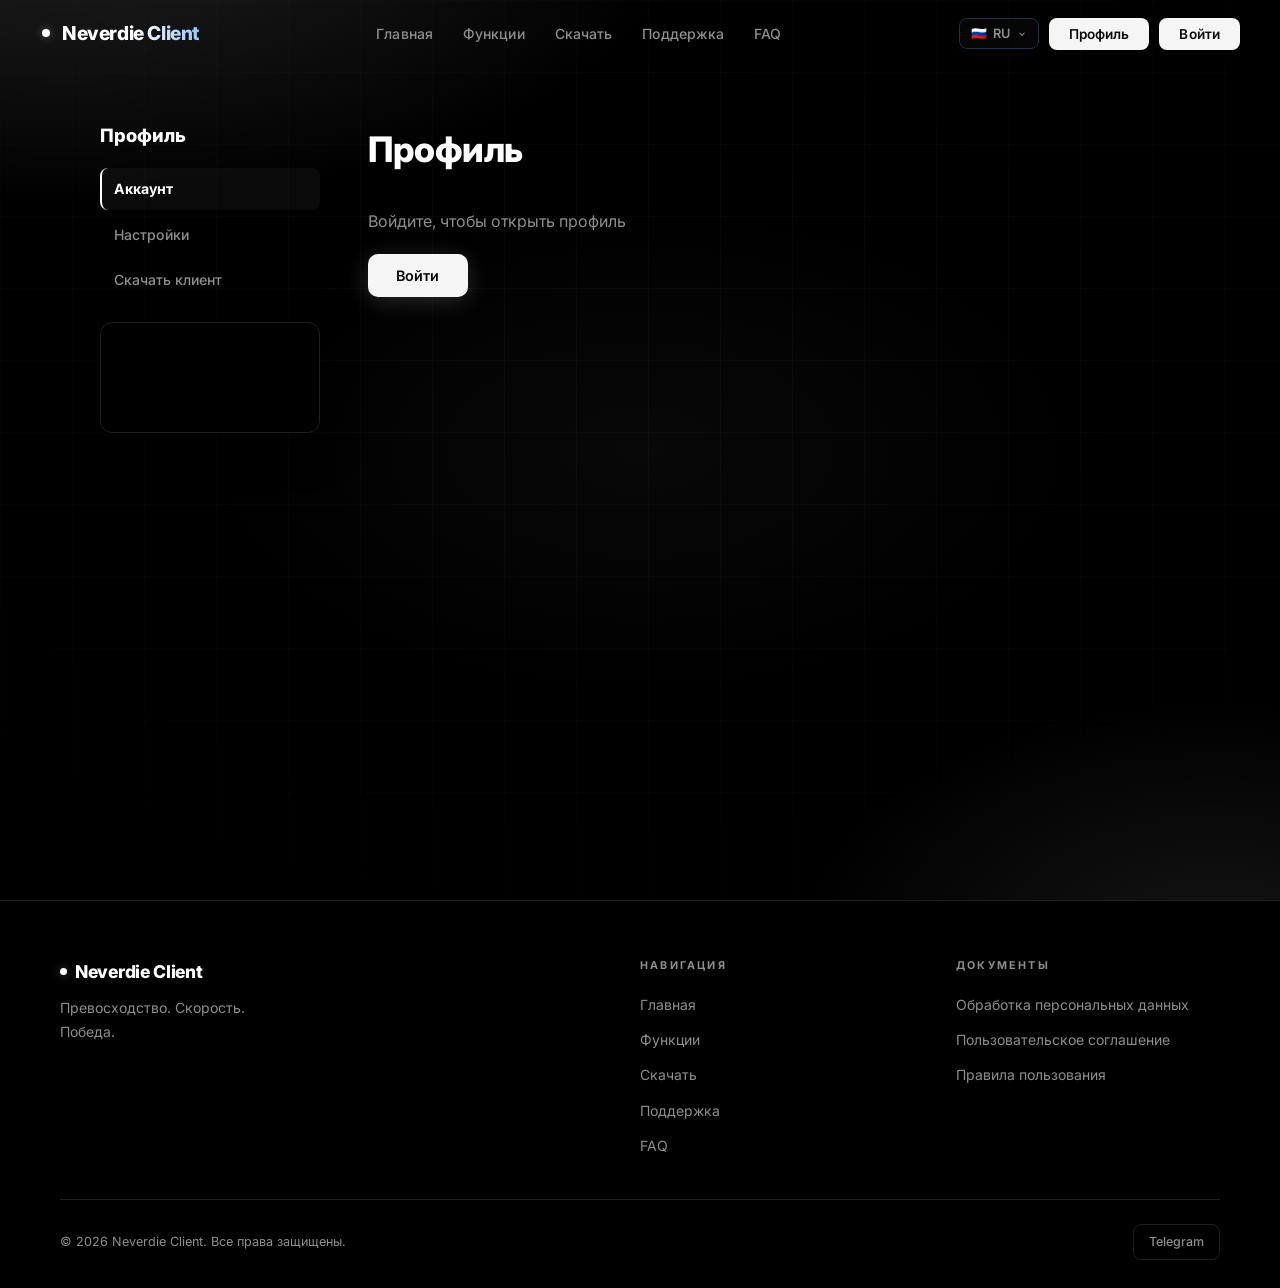
==== profile.html @ 9b7e0fe2 "drop profile greeting" ====
<!DOCTYPE html>
<html lang="ru">
<head>
  <meta charset="UTF-8" />
  <meta name="viewport" content="width=device-width, initial-scale=1.0" />
  <title>Профиль — Neverdie Client</title>
  <meta name="description" content="Neverdie Client — профиль пользователя." />
  <link rel="preconnect" href="https://fonts.googleapis.com" />
  <link rel="preconnect" href="https://fonts.gstatic.com" crossorigin />
  <link href="https://fonts.googleapis.com/css2?family=Inter:wght@400;500;600;700;800;900&display=swap" rel="stylesheet" />
  <link rel="stylesheet" href="style.css" />
</head>
<body>

<div class="bg-base"></div>
<div class="bg-grid"></div>
<div class="cursor-glow" id="cursorGlow"></div>

<!-- NAVBAR -->
<nav class="navbar" id="navbar">

  <span class="nav-logo" onclick="location.href='index.html'">
    <span class="logo-dot"></span>
    Neverdie Client
  </span>

  <ul class="nav-center" id="navCenter">
    <li><a href="index.html#hero"     data-i18n="nav0">Главная</a></li>
    <li><a href="index.html#features" data-i18n="nav1">Функции</a></li>
    <li><a href="index.html#pricing"  data-i18n="nav2">Скачать</a></li>
    <li><a href="index.html#support"  data-i18n="nav3">Поддержка</a></li>
    <li><a href="index.html#faq"      data-i18n="nav4">FAQ</a></li>
  </ul>

  <div class="nav-right">

    <div class="lang-selector" id="langSelector">
      <button class="lang-btn" id="langBtn" onclick="toggleLangDropdown()">
        <span id="langFlag">🇷🇺</span>
        <span id="langLabel">RU</span>
        <svg viewBox="0 0 24 24" fill="none" stroke="currentColor" stroke-width="2.5">
          <polyline points="6,9 12,15 18,9"></polyline>
        </svg>
      </button>
      <div class="lang-dropdown" id="langDropdown"></div>
    </div>

    <button class="nav-buy nav-profile-hidden" id="navProfileBtn" onclick="location.href='profile.html'">Профиль</button>
    <button class="nav-buy" id="navAuthBtn" onclick="navAuthClick()">Войти</button>

    <button class="hamburger" id="hamburger" onclick="toggleMobileMenu()" aria-label="Меню">
      <span></span><span></span><span></span>
    </button>

  </div>
</nav>

<!-- Мобильное меню -->
<div class="mobile-menu" id="mobileMenu">
  <a href="index.html#hero"     onclick="closeMobileMenu()" data-mob-i18n="nav0">Главная</a>
  <a href="index.html#features" onclick="closeMobileMenu()" data-mob-i18n="nav1">Функции</a>
  <a href="index.html#pricing"  onclick="closeMobileMenu()" data-mob-i18n="nav2">Скачать</a>
  <a href="index.html#support"  onclick="closeMobileMenu()" data-mob-i18n="nav3">Поддержка</a>
  <a href="index.html#faq"      onclick="closeMobileMenu()" data-mob-i18n="nav4">FAQ</a>
  <a onclick="closeMobileMenu();openAuth()" id="mobAuthLink">Войти</a>
  <a onclick="location.href='profile.html'" id="mobProfileLink" style="display:none">Профиль</a>
</div>

<!-- ════════════════════════════════════════
     ПРОФИЛЬ
     ════════════════════════════════════════ -->
<section class="profile-page">
  <div class="container profile-layout">

    <!-- Сайдбар -->
    <aside class="profile-side">
      <h2 data-i18n="profile">Мой профиль</h2>
      <a class="pside active" id="sideAccount" onclick="switchProfileTab('account')" data-i18n="account">Аккаунт</a>
      <a class="pside" id="sideSettings" onclick="switchProfileTab('settings')" data-i18n="settings">Настройки</a>
      <a class="pside" id="sideDownload" onclick="handleDownload()" data-i18n="downloadClient">Скачать клиент</a>
      <div class="side-video">
        <video src="media/snake.mp4" autoplay muted loop playsinline disablepictureinpicture></video>
      </div>
    </aside>

    <!-- Контент -->
    <div class="profile-main" id="profileContent" style="display:none">
      <div class="crumbs"><span data-i18n="nav0">Главная</span> / <span data-i18n="profile">Мой профиль</span> / <span data-i18n="account">Аккаунт</span></div>

      <h3 class="pp-subtitle" data-i18n="profileInfo">Информация о профиле</h3>

      <div class="profile-rows pp-rows">
        <div class="profile-row"><span data-i18n="profileSince">С нами с</span><b id="ppSince">—</b></div>
        <div class="profile-row"><span data-i18n="profileRole">Ваша роль</span><b class="pp-role"><span class="pp-role-dot"></span><span data-i18n="profileUser">Пользователь</span></b></div>
        <div class="profile-row"><span data-i18n="profileVersion">Версия лаунчера</span><b id="ppVersion">—</b></div>
      </div>

      <div class="pp-actions">
        <button class="btn btn-primary" onclick="handleDownload()" data-i18n="downloadClient">Скачать клиент</button>
        <button class="btn btn-outline" onclick="ppLogout()" data-i18n="logoutBtn">Выйти</button>
      </div>
    </div>

    <!-- Гость -->
    <div class="profile-main" id="profileGuest" style="display:none">
      <h1 class="pp-hello" data-i18n="profile">Мой профиль</h1>
      <p class="pp-guest-text" data-i18n="profileLoginNeeded">Войдите, чтобы открыть профиль</p>
      <button class="btn btn-primary" onclick="openAuth()" data-i18n="navLogin">Войти</button>
    </div>

    <!-- Настройки -->
    <div class="profile-main" id="profileSettings" style="display:none">
      <div class="crumbs"><span data-i18n="nav0">Главная</span> / <span data-i18n="profile">Мой профиль</span> / <span data-i18n="settings">Настройки</span></div>

      <h1 class="pp-hello" data-i18n="settings">Настройки</h1>

      <h3 class="pp-subtitle" data-i18n="changePassword">Смена пароля</h3>
      <div class="set-pass">
        <input class="auth-input" id="setCurrent" type="password" autocomplete="current-password" />
        <input class="auth-input" id="setNew" type="password" autocomplete="new-password" />
        <input class="auth-input" id="setRepeat" type="password" autocomplete="new-password" />
        <div class="auth-error" id="setError"></div>
        <button class="btn btn-primary" onclick="changePassword()" data-i18n="saveBtn">Сохранить</button>
      </div>

      <h3 class="pp-subtitle" data-i18n="languageTitle">Язык</h3>
      <div class="set-lang" id="setLang"></div>

      <h3 class="pp-subtitle pp-danger" data-i18n="dangerZone">Опасная зона</h3>
      <button class="btn btn-outline btn-danger" id="deleteAccountBtn" onclick="deleteAccount()" data-i18n="deleteAccount">Удалить аккаунт</button>
    </div>

  </div>
</section>

<!-- FOOTER -->
<footer class="footer">
  <div class="footer-inner">

    <div class="footer-brand">
      <div class="footer-brand-name">
        <span class="logo-dot"></span>
        Neverdie Client
      </div>
      <p class="footer-tagline" id="footerTagline">Превосходство. Скорость. Победа.</p>
    </div>

    <div class="footer-col">
      <h4 data-i18n="footerNav">Навигация</h4>
      <ul>
        <li><a href="index.html#hero"     data-i18n="nav0">Главная</a></li>
        <li><a href="index.html#features" data-i18n="nav1">Функции</a></li>
        <li><a href="index.html#pricing"  data-i18n="nav2">Скачать</a></li>
        <li><a href="index.html#support"  data-i18n="nav3">Поддержка</a></li>
        <li><a href="index.html#faq"      data-i18n="nav4">FAQ</a></li>
      </ul>
    </div>

    <div class="footer-col">
      <h4 data-i18n="footerLegal">Документы</h4>
      <ul>
        <li><a onclick="openModal('privacy')" data-i18n="footerPrivacy">Обработка персональных данных</a></li>
        <li><a onclick="openModal('terms')"   data-i18n="footerTerms">Пользовательское соглашение</a></li>
        <li><a onclick="openModal('rules')"   data-i18n="footerRules">Правила пользования</a></li>
      </ul>
    </div>

  </div>

  <div class="footer-bottom">
    <p id="footerCopy"></p>
    <div class="footer-socials">
      <a href="https://t.me/neverdieCheat" id="footerTelegram" target="_blank">Telegram</a>
    </div>
  </div>
</footer>

<!-- LEGAL MODALS -->
<div class="modal-overlay" id="modalPrivacy" onclick="closeModalOutside(event,'modalPrivacy')">
  <div class="modal">
    <div class="modal-header">
      <h3 data-i18n="footerPrivacy">Обработка персональных данных</h3>
      <button class="modal-close" onclick="closeModal('privacy')">
        <svg width="13" height="13" viewBox="0 0 24 24" fill="none" stroke="currentColor" stroke-width="2.5">
          <line x1="18" y1="6" x2="6" y2="18"/><line x1="6" y1="6" x2="18" y2="18"/>
        </svg>
      </button>
    </div>
    <div class="modal-body">
      <div class="legal-body" id="legalPrivacyBody"></div>
    </div>
  </div>
</div>

<div class="modal-overlay" id="modalTerms" onclick="closeModalOutside(event,'modalTerms')">
  <div class="modal">
    <div class="modal-header">
      <h3 data-i18n="footerTerms">Пользовательское соглашение</h3>
      <button class="modal-close" onclick="closeModal('terms')">
        <svg width="13" height="13" viewBox="0 0 24 24" fill="none" stroke="currentColor" stroke-width="2.5">
          <line x1="18" y1="6" x2="6" y2="18"/><line x1="6" y1="6" x2="18" y2="18"/>
        </svg>
      </button>
    </div>
    <div class="modal-body">
      <div class="legal-body" id="legalTermsBody"></div>
    </div>
  </div>
</div>

<div class="modal-overlay" id="modalRules" onclick="closeModalOutside(event,'modalRules')">
  <div class="modal">
    <div class="modal-header">
      <h3 data-i18n="footerRules">Правила пользования</h3>
      <button class="modal-close" onclick="closeModal('rules')">
        <svg width="13" height="13" viewBox="0 0 24 24" fill="none" stroke="currentColor" stroke-width="2.5">
          <line x1="18" y1="6" x2="6" y2="18"/><line x1="6" y1="6" x2="18" y2="18"/>
        </svg>
      </button>
    </div>
    <div class="modal-body">
      <div class="legal-body" id="legalRulesBody"></div>
    </div>
  </div>
</div>

<!-- ── АВТОРИЗАЦИЯ (как в лаунчере) ── -->
<div class="modal-overlay" id="modalAuth" onclick="closeModalOutside(event,'modalAuth')">
  <div class="modal auth-modal">
    <div class="modal-header">
      <h3 id="authTitle">Вход</h3>
      <button class="modal-close" onclick="closeModal('auth')">
        <svg width="13" height="13" viewBox="0 0 24 24" fill="none" stroke="currentColor" stroke-width="2.5">
          <line x1="18" y1="6" x2="6" y2="18"/><line x1="6" y1="6" x2="18" y2="18"/>
        </svg>
      </button>
    </div>
    <div class="modal-body">
      <div class="auth-tabs">
        <button class="auth-tab active" id="authTabLogin" onclick="switchAuthTab('login')">Вход</button>
        <button class="auth-tab" id="authTabRegister" onclick="switchAuthTab('register')">Регистрация</button>
      </div>
      <div class="auth-error" id="authError"></div>
      <input class="auth-input" id="authNick" maxlength="16" placeholder="Ник" autocomplete="username" />
      <input class="auth-input" id="authPassword" type="password" placeholder="Пароль" autocomplete="current-password" />
      <input class="auth-input" id="authRepeat" type="password" placeholder="Повторите пароль" autocomplete="new-password" style="display:none" />
      <button class="btn btn-primary" id="authSubmit" style="width:100%" onclick="submitAuth()">Войти</button>
    </div>
  </div>
</div>

<!-- ── TOAST ── -->
<div class="toast" id="toast">
  <span id="toastMsg"></span>
</div>

<script src="config.js"></script>
<script src="script.js"></script>
<script>
let profileTab = 'account';

function switchProfileTab(tab) {
  const session = getSession();
  if (!session) { openAuth(); return; }
  profileTab = tab;
  renderProfilePage();
}

function refreshSettingsTexts() {
  const t = CONFIG.i18n[currentLang] || CONFIG.i18n.ru;
  const set = (id, v) => { const el = document.getElementById(id); if (el) el.textContent = v; };
  set('sideDownload', t.downloadClient);
  const cur = document.getElementById('setCurrent');
  const nw = document.getElementById('setNew');
  const rp = document.getElementById('setRepeat');
  if (cur) cur.placeholder = t.currentPassword;
  if (nw) nw.placeholder = t.newPassword;
  if (rp) rp.placeholder = t.authRepeat;
  buildSetLang();
}

function buildSetLang() {
  const box = document.getElementById('setLang');
  if (!box) return;
  box.innerHTML = (CONFIG.languages || []).map(l => `
    <button class="set-lang-btn ${l.code === currentLang ? 'active' : ''}" onclick="setLanguage('${l.code}');refreshSettingsTexts();renderProfilePage()">
      <span>${l.flag}</span><span>${l.full}</span>
    </button>
  `).join('');
}

function setFail(msg) {
  const err = document.getElementById('setError');
  if (err) { err.textContent = msg; err.classList.add('show'); }
}

function setOk() {
  const err = document.getElementById('setError');
  if (err) { err.textContent = ''; err.classList.remove('show'); }
}

async function changePassword() {
  const t = CONFIG.i18n[currentLang] || CONFIG.i18n.ru;
  setOk();
  const session = getSession();
  if (!session) { openAuth(); return; }
  const users = loadUsers();
  const key = session.toLowerCase();
  const entry = users[key];
  if (!entry) return;
  const cur = document.getElementById('setCurrent')?.value || '';
  const nw = document.getElementById('setNew')?.value || '';
  const rp = document.getElementById('setRepeat')?.value || '';
  if ((await hashPassword(entry.salt, cur)) !== entry.hash) { setFail(t.errWrong); return; }
  if (nw.length < 4) { setFail(t.errPass); return; }
  if (nw !== rp) { setFail(t.errRepeat); return; }
  const salt = randomSalt();
  entry.salt = salt;
  entry.hash = await hashPassword(salt, nw);
  saveUsers(users);
  document.getElementById('setCurrent').value = '';
  document.getElementById('setNew').value = '';
  document.getElementById('setRepeat').value = '';
  showToast(t.passChanged, 'success');
}

let deleteArmed = false;
function deleteAccount() {
  const t = CONFIG.i18n[currentLang] || CONFIG.i18n.ru;
  const btn = document.getElementById('deleteAccountBtn');
  if (!deleteArmed) {
    deleteArmed = true;
    if (btn) btn.textContent = t.deleteConfirm;
    setTimeout(() => {
      deleteArmed = false;
      if (btn) btn.textContent = t.deleteAccount;
      refreshSettingsTexts();
    }, 4000);
    return;
  }
  const session = getSession();
  if (session) {
    const users = loadUsers();
    delete users[session.toLowerCase()];
    saveUsers(users);
    setSession(null);
  }
  deleteArmed = false;
  showToast(t.accountDeleted, 'success');
  location.href = 'index.html';
}

let ppTries = 0;

function renderProfilePage() {
  const t = CONFIG.i18n[currentLang] || CONFIG.i18n.ru;
  const session = getSession();
  const content = document.getElementById('profileContent');
  const guest = document.getElementById('profileGuest');
  const settings = document.getElementById('profileSettings');
  if (!content || !guest) return;
  const sa = document.getElementById('sideAccount');
  const ss = document.getElementById('sideSettings');
  if (sa) sa.classList.toggle('active', profileTab === 'account');
  if (ss) ss.classList.toggle('active', profileTab === 'settings');
  if (!session) {
    content.style.display = 'none';
    if (settings) settings.style.display = 'none';
    guest.style.display = '';
    return;
  }
  guest.style.display = 'none';
  content.style.display = profileTab === 'account' ? '' : 'none';
  if (settings) settings.style.display = profileTab === 'settings' ? '' : 'none';
  if (profileTab !== 'settings') return;
  guest.style.display = 'none';
  content.style.display = '';
  const users = loadUsers();
  const entry = users[session.toLowerCase()] || {};
  const since = document.getElementById('ppSince');
  const ver = document.getElementById('ppVersion');
  if (since) {
    try {
      since.textContent = entry.createdAt
        ? new Date(entry.createdAt).toLocaleDateString(currentLang)
        : '—';
    } catch (e) { since.textContent = '—'; }
  }
  if (ver) ver.textContent = 'v' + ((CONFIG.download && CONFIG.download.version) || '?');

  // Страховка от гонки инициализации: если сессия есть, а дата не встала —
  // повторяем несколько раз с паузой.
  const sinceEl = document.getElementById('ppSince');
  const sinceTxt = sinceEl ? sinceEl.textContent : '';
  if (session && (!sinceTxt || sinceTxt === '—') && ppTries < 8) {
    ppTries++;
    setTimeout(renderProfilePage, 300);
  } else {
    ppTries = 0;
  }
}

function ppLogout() {
  setSession(null);
  refreshAuthUI();
  renderProfilePage();
  showToast(CONFIG.i18n[currentLang].bye, 'success');
}

document.addEventListener('DOMContentLoaded', () => {
  setTimeout(renderProfilePage, 0);
});
</script>
</body>
</html>
---- style.css ----
/* ============================================================
   VORTEX CLIENT — STYLESHEET  v4.0
   Чёрный · Синий · Плавно · Профессионально · 2026
   ============================================================ */

/* ── RESET ── */
*, *::before, *::after { box-sizing: border-box; margin: 0; padding: 0; }

/* ── CSS VARIABLES ── */
:root {
  --primary:         #F5F5F5;
  --primary-light:   #FFFFFF;
  --primary-dark:    #CFCFCF;
  --secondary:       #A3A3A3;
  --bg:              #08090D;
  --bg-card:         #0D1017;
  --bg-card-hover:   #111827;
  --text:            #E8EAED;
  --text-muted:      #64748B;
  --border:          #1E2433;
  --border-light:    #263044;
  --success:         #22C55E;
  --glow:            rgba(255,255,255,0.28);
  --font:            'Inter', 'Segoe UI', system-ui, sans-serif;
  --ease:            cubic-bezier(0.4, 0, 0.2, 1);
  --ease-out:        cubic-bezier(0.0, 0.0, 0.2, 1);
  --transition:      0.35s cubic-bezier(0.4, 0, 0.2, 1);
  --transition-fast: 0.18s cubic-bezier(0.4, 0, 0.2, 1);
  --transition-slow: 0.65s cubic-bezier(0.4, 0, 0.2, 1);
}

html { scroll-behavior: smooth; font-size: 16px; }

body {
  background: var(--bg);
  color: var(--text);
  font-family: var(--font);
  line-height: 1.65;
  overflow-x: hidden;
  -webkit-font-smoothing: antialiased;
  -moz-osx-font-smoothing: grayscale;
}

/* ── SCROLLBAR ── */
::-webkit-scrollbar { width: 4px; }
::-webkit-scrollbar-track { background: var(--bg); }
::-webkit-scrollbar-thumb { background: var(--primary-dark); border-radius: 99px; }
::-webkit-scrollbar-thumb:hover { background: var(--primary); }

/* ── SELECTION ── */
::selection { background: var(--primary); color: #fff; }

/* ────────────────────────────────────────────
   BACKGROUNDS
──────────────────────────────────────────── */
.bg-base {
  position: fixed;
  inset: 0;
  z-index: 0;
  pointer-events: none;
  background:
    radial-gradient(ellipse 90% 60% at 5%  -10%, rgba(255,255,255,0.13) 0%, transparent 55%),
    radial-gradient(ellipse 60% 50% at 95% 105%, rgba(255,255,255,0.08) 0%, transparent 55%),
    radial-gradient(ellipse 50% 40% at 50%  50%, rgba(255,255,255,0.03) 0%, transparent 70%);
}

.bg-grid {
  position: fixed;
  inset: 0;
  z-index: 0;
  pointer-events: none;
  background-image:
    linear-gradient(rgba(255,255,255,0.03) 1px, transparent 1px),
    linear-gradient(90deg, rgba(255,255,255,0.03) 1px, transparent 1px);
  background-size: 72px 72px;
  mask-image: radial-gradient(ellipse 85% 75% at 50% 40%, black 0%, transparent 100%);
}

/* ── LAYOUT ── */
.container {
  max-width: 1160px;
  margin: 0 auto;
  padding: 0 40px;
  position: relative;
  z-index: 2;
}

/* ────────────────────────────────────────────
   NAVBAR
──────────────────────────────────────────── */
.navbar {
  position: fixed;
  top: 0; left: 0; right: 0;
  z-index: 1000;
  height: 68px;
  display: flex;
  align-items: center;
  justify-content: space-between;
  padding: 0 40px;
  transition: background var(--transition), border-color var(--transition), box-shadow var(--transition);
  border-bottom: 1px solid transparent;
}

/* Стеклянный navbar при скролле — тёмно-серо-синий, не чёрный */
.navbar.scrolled {
  background: rgba(10, 12, 20, 0.72);
  backdrop-filter: blur(28px) saturate(1.6);
  -webkit-backdrop-filter: blur(28px) saturate(1.6);
  border-bottom-color: rgba(255,255,255,0.14);
  box-shadow: 0 1px 0 rgba(255,255,255,0.07), 0 10px 40px rgba(0,0,0,0.35);
}

/* ── LOGO ── */
.nav-logo {
  font-size: 1.2rem;
  font-weight: 800;
  letter-spacing: -0.4px;
  text-decoration: none;
  cursor: pointer;
  user-select: none;
  display: flex;
  align-items: center;
  gap: 10px;
  flex-shrink: 0;
  /* Переливающийся градиент на тексте */
  background: linear-gradient(
    90deg,
    var(--text) 0%,
    var(--primary-light) 30%,
    #93C5FD 50%,
    var(--primary-light) 68%,
    var(--text) 100%
  );
  background-size: 200% auto;
  -webkit-background-clip: text;
  -webkit-text-fill-color: transparent;
  background-clip: text;
  animation: logoShimmer 4s linear infinite;
}

@keyframes logoShimmer {
  0%   { background-position: 0%   center; }
  100% { background-position: 200% center; }
}

/* Точка-пульс рядом с логотипом */
.nav-logo .logo-dot {
  width: 8px;
  height: 8px;
  border-radius: 50%;
  background: var(--primary);
  flex-shrink: 0;
  position: relative;
  margin: 0 2px;
  box-shadow: 0 0 6px var(--primary), 0 0 12px rgba(255,255,255,0.4);
  animation: dotPulse 2.5s ease-in-out infinite;
  -webkit-text-fill-color: initial;
  background-clip: initial;
}

@keyframes dotPulse {
  0%, 100% {
    box-shadow: 0 0 6px var(--primary), 0 0 12px rgba(255,255,255,0.3);
    transform: scale(1);
  }
  50% {
    box-shadow: 0 0 10px var(--primary), 0 0 18px rgba(255,255,255,0.55);
    transform: scale(1.1);
  }
}

/* Убираем overflow у navbar и логотипа чтобы точка не обрезалась */
.navbar {
  overflow: visible;
}
.nav-logo {
  overflow: visible;
  padding: 2px 0;
}

.nav-center {
  display: flex;
  align-items: center;
  gap: 2px;
  list-style: none;
}
.nav-center a {
  color: var(--text-muted);
  text-decoration: none;
  font-size: 0.875rem;
  font-weight: 500;
  padding: 7px 14px;
  border-radius: 8px;
  transition: color var(--transition-fast), background var(--transition-fast);
  white-space: nowrap;
  letter-spacing: 0.1px;
}
.nav-center a:hover { color: var(--text); background: rgba(255,255,255,0.04); }

.nav-right {
  display: flex;
  align-items: center;
  gap: 10px;
  flex-shrink: 0;
}

/* Кнопка "Купить" в nav */
.nav-buy {
  background: var(--primary) !important;
  color: #fff !important;
  padding: 8px 20px !important;
  border-radius: 8px !important;
  font-weight: 600 !important;
  font-size: 0.85rem !important;
  text-decoration: none !important;
  display: inline-flex !important;
  align-items: center !important;
  white-space: nowrap !important;
  border: none !important;
  transition: background var(--transition-fast), transform var(--transition-fast), box-shadow var(--transition-fast) !important;
  letter-spacing: 0.1px !important;
}
.nav-buy:hover {
  background: var(--primary-dark) !important;
  transform: translateY(-1px) !important;
  box-shadow: 0 6px 24px var(--glow) !important;
}

/* ── LANGUAGE SELECTOR ── */
.lang-selector { position: relative; }

.lang-btn {
  display: flex;
  align-items: center;
  gap: 6px;
  padding: 7px 11px;
  border-radius: 8px;
  border: 1px solid var(--border-light);
  background: rgba(255,255,255,0.025);
  color: var(--text-muted);
  font-size: 0.8rem;
  font-weight: 600;
  cursor: pointer;
  transition: all var(--transition-fast);
  letter-spacing: 0.3px;
  font-family: var(--font);
  white-space: nowrap;
}
.lang-btn:hover { border-color: rgba(255,255,255,0.4); color: var(--text); background: rgba(255,255,255,0.07); }
.lang-btn svg { width: 10px; height: 10px; transition: transform var(--transition-fast); flex-shrink: 0; }
.lang-btn.open svg { transform: rotate(180deg); }
.lang-flag { font-size: 1rem; line-height: 1; flex-shrink: 0; }

.lang-dropdown {
  position: absolute;
  top: calc(100% + 8px);
  right: 0;
  background: rgba(11, 14, 22, 0.98);
  backdrop-filter: blur(20px);
  border: 1px solid var(--border-light);
  border-radius: 12px;
  overflow: hidden;
  min-width: 170px;
  opacity: 0;
  visibility: hidden;
  transform: translateY(-8px) scale(0.96);
  transition: opacity 0.2s var(--ease), transform 0.2s var(--ease), visibility 0.2s;
  box-shadow: 0 28px 64px rgba(0,0,0,0.6), 0 0 0 1px rgba(255,255,255,0.07);
  z-index: 200;
}
.lang-dropdown.open { opacity: 1; visibility: visible; transform: translateY(0) scale(1); }

.lang-option {
  display: flex;
  align-items: center;
  gap: 10px;
  padding: 10px 14px;
  cursor: pointer;
  font-size: 0.84rem;
  color: var(--text-muted);
  transition: background var(--transition-fast), color var(--transition-fast);
}
.lang-option:hover { background: rgba(255,255,255,0.09); color: var(--text); }
.lang-option.active { color: var(--primary-light); }
.lang-option .lang-flag { font-size: 1.1rem; }
.lang-code-badge {
  font-weight: 700;
  font-size: 0.68rem;
  background: rgba(255,255,255,0.13);
  color: var(--primary-light);
  padding: 2px 7px;
  border-radius: 5px;
  letter-spacing: 0.5px;
  margin-left: auto;
}

/* ── HAMBURGER ── */
.hamburger {
  display: none;
  flex-direction: column;
  gap: 5px;
  cursor: pointer;
  padding: 5px;
  background: none;
  border: none;
  flex-shrink: 0;
}
.hamburger span {
  display: block;
  width: 22px;
  height: 2px;
  background: var(--text-muted);
  border-radius: 99px;
  transition: all var(--transition);
}
.hamburger:hover span { background: var(--text); }
.hamburger.open span:nth-child(1) { transform: translateY(7px) rotate(45deg); }
.hamburger.open span:nth-child(2) { opacity: 0; width: 0; }
.hamburger.open span:nth-child(3) { transform: translateY(-7px) rotate(-45deg); }

/* ── MOBILE MENU ── */
.mobile-menu {
  display: none;
  position: fixed;
  top: 68px; left: 0; right: 0;
  background: rgba(8,9,14,0.97);
  backdrop-filter: blur(24px);
  border-bottom: 1px solid var(--border);
  padding: 12px 20px 20px;
  z-index: 999;
  flex-direction: column;
  gap: 2px;
}
.mobile-menu.open { display: flex; }
.mobile-menu a {
  color: var(--text-muted);
  text-decoration: none;
  font-size: 0.95rem;
  font-weight: 500;
  padding: 11px 14px;
  border-radius: 8px;
  transition: all var(--transition-fast);
}
.mobile-menu a:hover { color: var(--text); background: rgba(255,255,255,0.04); }

/* ────────────────────────────────────────────
   HERO
──────────────────────────────────────────── */
.hero {
  min-height: 100vh;
  display: flex;
  flex-direction: column;
  align-items: center;
  justify-content: center;
  padding: 110px 0 80px;
  position: relative;
  z-index: 2;
}

.hero-inner {
  display: grid;
  grid-template-columns: 1fr 1fr;
  gap: 64px;
  align-items: center;
  width: 100%;
  max-width: 1160px;
  margin: 0 auto;
  padding: 0 40px;
}

.hero-left {
  display: flex;
  flex-direction: column;
  align-items: flex-start;
}

/* Маленькая метка над заголовком */
.hero-eyebrow {
  display: inline-flex;
  align-items: center;
  gap: 10px;
  font-size: 0.7rem;
  font-weight: 700;
  color: var(--primary-light);
  letter-spacing: 2.5px;
  text-transform: uppercase;
  margin-bottom: 20px;
  opacity: 0.75;
}
.hero-eyebrow-line {
  width: 24px;
  height: 1px;
  background: linear-gradient(90deg, var(--primary-light), transparent);
  flex-shrink: 0;
}

/* ── ГЛАВНЫЙ ЗАГОЛОВОК — Vortex / Client ── */
.hero h1 {
  font-size: clamp(3.4rem, 7vw, 6rem);
  font-weight: 900;
  line-height: 0.93;
  letter-spacing: -3.5px;
  margin-bottom: 12px;
  transform: translateX(-8px);
}

/* "Vortex" — чистый белый */
.hero-title-static {
  display: block;
  color: var(--text);
}

/* "Client" — 3D переливающийся, плавный градиент */
.hero-title-accent {
  display: block;
  background: linear-gradient(
    120deg,
    #BFDBFE 0%,
    #93C5FD 15%,
    #60A5FA 30%,
    #3B82F6 45%,
    #2563EB 55%,
    #60A5FA 68%,
    #93C5FD 80%,
    #BFDBFE 100%
  );
  background-size: 250% 250%;
  -webkit-background-clip: text;
  -webkit-text-fill-color: transparent;
  background-clip: text;
  animation: titleFlow 6s ease-in-out infinite;
  filter: drop-shadow(0 2px 24px rgba(96,165,250,0.22));
}

@keyframes titleFlow {
  0%   { background-position: 0%   60%; }
  50%  { background-position: 100% 40%; }
  100% { background-position: 0%   60%; }
}

.hero h1:hover .hero-title-accent {
  animation-duration: 1.8s;
  filter: drop-shadow(0 2px 40px rgba(96,165,250,0.45));
}

/* Слоган — маленький, серый, с буквами */
.hero-tagline {
  font-size: 0.78rem;
  font-weight: 600;
  letter-spacing: 2.8px;
  text-transform: uppercase;
  color: var(--text-muted);
  margin-bottom: 20px;
  line-height: 1;
}

/* Описание */
.hero-desc {
  font-size: 1.02rem;
  color: var(--text-muted);
  line-height: 1.82;
  max-width: 400px;
  margin-bottom: 36px;
}

.hero-actions {
  display: flex;
  gap: 12px;
  flex-wrap: wrap;
}

/* ── HERO RIGHT — видео фрейм ── */
.hero-right {
  position: relative;
}

.hero-video-frame {
  position: relative;
  border-radius: 16px;
  overflow: hidden;
  border: 1px solid var(--border-light);
  background: var(--bg-card);
  aspect-ratio: 16/9;
  box-shadow:
    0 0 0 1px rgba(255,255,255,0.09),
    0 40px 80px rgba(0,0,0,0.7),
    0 0 80px rgba(255,255,255,0.05);
  transition: box-shadow var(--transition);
}
.hero-video-frame:hover {
  box-shadow:
    0 0 0 1px rgba(255,255,255,0.18),
    0 40px 80px rgba(0,0,0,0.7),
    0 0 100px rgba(255,255,255,0.1);
}

.hero-video-frame iframe {
  position: absolute;
  inset: 0;
  width: 100%;
  height: 100%;
  border: none;
}

.hero-video-placeholder {
  position: absolute;
  inset: 0;
  display: flex;
  flex-direction: column;
  align-items: center;
  justify-content: center;
  gap: 14px;
  background: linear-gradient(135deg, rgba(255,255,255,0.04) 0%, transparent 65%);
}

.play-icon-wrap {
  width: 60px;
  height: 60px;
  border-radius: 50%;
  border: 1.5px solid rgba(96,165,250,0.3);
  background: rgba(255,255,255,0.08);
  display: flex;
  align-items: center;
  justify-content: center;
  transition: all var(--transition);
}
.play-icon-wrap svg {
  width: 22px;
  height: 22px;
  color: var(--primary-light);
  margin-left: 3px;
}
.hero-video-placeholder:hover .play-icon-wrap {
  border-color: rgba(96,165,250,0.55);
  background: rgba(255,255,255,0.14);
  transform: scale(1.06);
}
.hero-video-placeholder p {
  color: var(--text-muted);
  font-size: 0.8rem;
  text-align: center;
  max-width: 160px;
  line-height: 1.6;
}

/* Синее свечение под видео */
.hero-right::after {
  content: '';
  position: absolute;
  bottom: -50px;
  left: 8%; right: 8%;
  height: 80px;
  background: var(--primary);
  filter: blur(80px);
  opacity: 0.06;
  pointer-events: none;
  z-index: -1;
}

/* ── SCROLL HINT ── */
.scroll-hint {
  position: absolute;
  bottom: 30px;
  left: 50%;
  transform: translateX(-50%);
  display: flex;
  flex-direction: column;
  align-items: center;
  gap: 5px;
  color: var(--text-muted);
  font-size: 0.65rem;
  letter-spacing: 2.5px;
  text-transform: uppercase;
  animation: scrollBounce 3s ease-in-out infinite;
  z-index: 3;
  opacity: 0.45;
  white-space: nowrap;
}
.scroll-hint svg { width: 13px; height: 13px; }

@keyframes scrollBounce {
  0%, 100% { transform: translateX(-50%) translateY(0);    opacity: 0.45; }
  50%       { transform: translateX(-50%) translateY(9px);  opacity: 0.7;  }
}

/* ────────────────────────────────────────────
   BUTTONS
──────────────────────────────────────────── */
.btn {
  display: inline-flex;
  align-items: center;
  justify-content: center;
  gap: 8px;
  padding: 13px 28px;
  border-radius: 10px;
  font-size: 0.9rem;
  font-weight: 600;
  cursor: pointer;
  text-decoration: none;
  border: none;
  transition: all var(--transition);
  letter-spacing: 0.1px;
  white-space: nowrap;
  font-family: var(--font);
  position: relative;
  overflow: hidden;
}

.btn::after {
  content: '';
  position: absolute;
  inset: 0;
  background: rgba(255,255,255,0);
  transition: background var(--transition-fast);
}
.btn:hover::after { background: rgba(255,255,255,0.045); }

.btn-primary {
  background: var(--primary);
  color: #fff;
  box-shadow: 0 4px 22px rgba(255,255,255,0.32), 0 1px 0 rgba(255,255,255,0.08) inset;
}
.btn-primary:hover {
  background: var(--primary-dark);
  transform: translateY(-2px);
  box-shadow: 0 10px 36px rgba(255,255,255,0.46);
}
.btn-primary:active { transform: translateY(0); }

.btn-outline {
  background: rgba(255,255,255,0.025);
  color: var(--text-muted);
  border: 1px solid var(--border-light);
}
.btn-outline:hover {
  border-color: rgba(255,255,255,0.5);
  color: var(--primary-light);
  background: rgba(255,255,255,0.07);
  transform: translateY(-2px);
}

.btn-sm { padding: 9px 18px; font-size: 0.82rem; }

/* ────────────────────────────────────────────
   SECTIONS
──────────────────────────────────────────── */
section {
  position: relative;
  z-index: 2;
  padding: 108px 0;
}

.section-header { margin-bottom: 58px; }

/* Маленький лейбл над заголовком секции */
.section-eyebrow {
  font-size: 0.68rem;
  font-weight: 700;
  letter-spacing: 2.8px;
  text-transform: uppercase;
  color: var(--primary-light);
  display: flex;
  align-items: center;
  gap: 10px;
  margin-bottom: 16px;
  opacity: 0.8;
}
.section-eyebrow::after {
  content: '';
  flex: 1;
  height: 1px;
  background: linear-gradient(90deg, rgba(255,255,255,0.35), transparent);
  max-width: 50px;
}

.section-title {
  font-size: clamp(1.85rem, 4vw, 2.6rem);
  font-weight: 800;
  letter-spacing: -1.2px;
  color: var(--text);
  margin-bottom: 14px;
  line-height: 1.1;
}

.section-subtitle {
  font-size: 0.97rem;
  color: var(--text-muted);
  line-height: 1.8;
  max-width: 480px;
}

/* ── DIVIDER ── */
.divider {
  width: 100%;
  height: 1px;
  background: linear-gradient(90deg, transparent, var(--border-light) 20%, var(--border-light) 80%, transparent);
  position: relative;
  z-index: 2;
}

/* ────────────────────────────────────────────
   FEATURES GRID
──────────────────────────────────────────── */
.features-grid {
  display: grid;
  grid-template-columns: repeat(3, 1fr);
  gap: 1px;
  background: var(--border);
  border: 1px solid var(--border);
  border-radius: 18px;
  overflow: hidden;
}

.feature-card {
  background: var(--bg-card);
  padding: 36px 32px;
  position: relative;
  transition: background var(--transition);
  cursor: default;
  /* Сброс индивидуальных границ — сетка рисуется через gap + background */
  border: none;
}
.feature-card::before {
  content: '';
  position: absolute;
  inset: 0;
  opacity: 0;
  background: linear-gradient(140deg, rgba(255,255,255,0.055) 0%, transparent 60%);
  transition: opacity var(--transition);
  pointer-events: none;
}
.feature-card:hover { background: var(--bg-card-hover); }
.feature-card:hover::before { opacity: 1; }
.feature-card:hover .feature-icon-wrap {
  border-color: rgba(255,255,255,0.5);
  background: rgba(255,255,255,0.12);
  transform: scale(1.05) translateY(-1px);
}

.feature-icon-wrap {
  width: 48px;
  height: 48px;
  border-radius: 13px;
  background: rgba(255,255,255,0.07);
  border: 1px solid rgba(255,255,255,0.15);
  display: flex;
  align-items: center;
  justify-content: center;
  margin-bottom: 20px;
  transition: all var(--transition);
}
.feature-icon-wrap svg {
  width: 20px;
  height: 20px;
  color: var(--primary-light);
  stroke-width: 1.8;
}

.feature-title {
  font-size: 0.97rem;
  font-weight: 700;
  color: var(--text);
  margin-bottom: 8px;
  letter-spacing: -0.2px;
  line-height: 1.3;
}
.feature-desc {
  font-size: 0.86rem;
  color: var(--text-muted);
  line-height: 1.78;
}

/* ────────────────────────────────────────────
   VIDEO SECTION
──────────────────────────────────────────── */
.video-section-container {
  display: grid;
  grid-template-columns: 1fr 1fr;
  gap: 64px;
  align-items: center;
}

.video-embed-wrap {
  position: relative;
  border-radius: 16px;
  overflow: hidden;
  border: 1px solid var(--border-light);
  background: var(--bg-card);
  aspect-ratio: 16/9;
  box-shadow: 0 32px 80px rgba(0,0,0,0.55), 0 0 0 1px rgba(255,255,255,0.07);
}
.video-embed-wrap iframe {
  position: absolute;
  inset: 0;
  width: 100%;
  height: 100%;
  border: none;
}

.video-embed-placeholder {
  position: absolute;
  inset: 0;
  display: flex;
  flex-direction: column;
  align-items: center;
  justify-content: center;
  gap: 14px;
}
.video-embed-placeholder p {
  color: var(--text-muted);
  font-size: 0.82rem;
  text-align: center;
  max-width: 180px;
  line-height: 1.6;
}

/* Bullets рядом с заголовком видео */
.video-bullets {
  margin-top: 28px;
  display: flex;
  flex-direction: column;
  gap: 12px;
}
.video-bullet {
  display: flex;
  align-items: center;
  gap: 12px;
}
.video-bullet-icon {
  width: 32px;
  height: 32px;
  border-radius: 8px;
  background: rgba(255,255,255,0.08);
  border: 1px solid rgba(255,255,255,0.17);
  display: flex;
  align-items: center;
  justify-content: center;
  flex-shrink: 0;
  transition: all var(--transition);
}
.video-bullet-icon svg { width: 13px; height: 13px; color: var(--primary-light); }
.video-bullet-text { font-size: 0.9rem; color: var(--text-muted); line-height: 1.5; }
.video-bullet:hover .video-bullet-icon {
  background: rgba(255,255,255,0.14);
  border-color: rgba(255,255,255,0.35);
}

/* ────────────────────────────────────────────
   SCREENSHOTS
──────────────────────────────────────────── */
.screenshots-grid {
  display: grid;
  grid-template-columns: 1fr 1fr;
  gap: 14px;
}
.screenshot-main { grid-column: 1 / -1; }

.screenshot-item {
  border-radius: 14px;
  overflow: hidden;
  border: 1px solid var(--border);
  background: var(--bg-card);
  transition: all var(--transition);
  line-height: 0;
  position: relative;
}
.screenshot-item::after {
  content: '';
  position: absolute;
  inset: 0;
  background: rgba(255,255,255,0);
  transition: background var(--transition);
  pointer-events: none;
}
.screenshot-item:hover {
  border-color: rgba(255,255,255,0.3);
  transform: translateY(-4px);
  box-shadow: 0 22px 55px rgba(0,0,0,0.5);
}
.screenshot-item:hover::after { background: rgba(255,255,255,0.04); }
.screenshot-item img {
  width: 100%;
  height: 100%;
  object-fit: cover;
  display: block;
  transition: transform var(--transition-slow);
}
.screenshot-item:hover img { transform: scale(1.016); }

/* ────────────────────────────────────────────
   PRICING
──────────────────────────────────────────── */
.pricing-grid {
  display: grid;
  grid-template-columns: repeat(4, 1fr);
  gap: 14px;
  align-items: stretch;
}

.pricing-card {
  background: var(--bg-card);
  border: 1px solid var(--border);
  border-radius: 18px;
  padding: 28px 22px;
  display: flex;
  flex-direction: column;
  transition: all var(--transition);
  position: relative;
  overflow: hidden;
}
.pricing-card::before {
  content: '';
  position: absolute;
  inset: 0;
  opacity: 0;
  background: linear-gradient(155deg, rgba(255,255,255,0.06) 0%, transparent 55%);
  transition: opacity var(--transition);
  pointer-events: none;
}
.pricing-card:hover {
  border-color: rgba(255,255,255,0.32);
  transform: translateY(-6px);
  box-shadow: 0 28px 64px rgba(0,0,0,0.45);
}
.pricing-card:hover::before { opacity: 1; }

.pricing-card.popular {
  border-color: var(--primary);
  background: linear-gradient(155deg, rgba(255,255,255,0.09) 0%, var(--bg-card) 60%);
}
.pricing-card.popular::after {
  content: '';
  position: absolute;
  top: 0; left: 0; right: 0;
  height: 2px;
  background: linear-gradient(90deg, transparent, var(--primary-light), var(--primary), var(--primary-light), transparent);
  pointer-events: none;
}
.pricing-card.popular:hover {
  box-shadow: 0 28px 64px rgba(0,0,0,0.45), 0 0 60px rgba(255,255,255,0.14);
}

.pricing-badge {
  position: absolute;
  top: 14px; right: 14px;
  background: var(--primary);
  color: #fff;
  font-size: 0.64rem;
  font-weight: 700;
  padding: 3px 10px;
  border-radius: 99px;
  letter-spacing: 0.5px;
  box-shadow: 0 4px 16px rgba(255,255,255,0.45);
}

.pricing-duration {
  font-size: 0.68rem;
  font-weight: 700;
  text-transform: uppercase;
  letter-spacing: 2px;
  color: var(--text-muted);
  margin-bottom: 10px;
}
.pricing-price {
  font-size: 2.6rem;
  font-weight: 900;
  color: var(--text);
  letter-spacing: -2px;
  line-height: 1;
  margin-bottom: 4px;
  display: flex;
  align-items: flex-start;
  gap: 2px;
}
.pricing-price .currency {
  font-size: 1.05rem;
  font-weight: 600;
  margin-top: 8px;
  letter-spacing: 0;
  color: var(--text-muted);
}
.pricing-period {
  font-size: 0.75rem;
  color: var(--text-muted);
  margin-bottom: 22px;
}
.pricing-features {
  list-style: none;
  flex: 1;
  display: flex;
  flex-direction: column;
  gap: 9px;
  margin-bottom: 22px;
}
.pricing-features li {
  display: flex;
  align-items: flex-start;
  gap: 9px;
  font-size: 0.83rem;
  color: var(--text-muted);
  line-height: 1.5;
}
.pricing-features li .check {
  width: 16px;
  height: 16px;
  border-radius: 50%;
  background: rgba(34,197,94,0.09);
  border: 1px solid rgba(34,197,94,0.22);
  display: flex;
  align-items: center;
  justify-content: center;
  flex-shrink: 0;
  margin-top: 1px;
}
.pricing-features li .check svg { width: 8px; height: 8px; color: var(--success); }

/* ────────────────────────────────────────────
   SUPPORT
──────────────────────────────────────────── */
.support-grid {
  display: grid;
  grid-template-columns: repeat(3, 1fr);
  gap: 14px;
  max-width: 820px;
  margin: 0 auto;
}

.support-card {
  background: var(--bg-card);
  border: 1px solid var(--border);
  border-radius: 16px;
  padding: 30px 22px;
  text-align: center;
  transition: all var(--transition);
  text-decoration: none;
  display: flex;
  flex-direction: column;
  align-items: center;
  gap: 9px;
  cursor: pointer;
  position: relative;
  overflow: hidden;
}
.support-card::before {
  content: '';
  position: absolute;
  inset: 0;
  opacity: 0;
  background: linear-gradient(155deg, rgba(255,255,255,0.07) 0%, transparent 60%);
  transition: opacity var(--transition);
  pointer-events: none;
}
.support-card:hover {
  border-color: rgba(255,255,255,0.35);
  transform: translateY(-5px);
  background: var(--bg-card-hover);
  box-shadow: 0 22px 55px rgba(0,0,0,0.42);
}
.support-card:hover::before { opacity: 1; }

.support-icon {
  width: 48px;
  height: 48px;
  border-radius: 13px;
  background: rgba(255,255,255,0.07);
  border: 1px solid rgba(255,255,255,0.15);
  display: flex;
  align-items: center;
  justify-content: center;
  transition: all var(--transition);
}
.support-icon svg { width: 21px; height: 21px; color: var(--primary-light); }
.support-card:hover .support-icon {
  background: rgba(255,255,255,0.14);
  border-color: rgba(255,255,255,0.42);
  transform: scale(1.08);
}

.support-label {
  font-size: 0.65rem;
  text-transform: uppercase;
  letter-spacing: 1.8px;
  color: var(--text-muted);
  font-weight: 700;
}
.support-value {
  font-size: 0.87rem;
  color: var(--text);
  font-weight: 600;
  word-break: break-all;
  line-height: 1.4;
}
.support-hours {
  font-size: 0.72rem;
  color: var(--text-muted);
  line-height: 1.5;
}

/* ────────────────────────────────────────────
   LEGAL MODALS
──────────────────────────────────────────── */
.modal-overlay {
  position: fixed;
  inset: 0;
  background: rgba(0,0,0,0.78);
  backdrop-filter: blur(8px);
  z-index: 2000;
  display: flex;
  align-items: center;
  justify-content: center;
  padding: 20px;
  opacity: 0;
  visibility: hidden;
  transition: opacity 0.28s var(--ease), visibility 0.28s;
}
.modal-overlay.open { opacity: 1; visibility: visible; }

.modal {
  background: var(--bg-card);
  border: 1px solid var(--border-light);
  border-radius: 20px;
  width: 100%;
  max-width: 620px;
  max-height: 82vh;
  overflow: hidden;
  display: flex;
  flex-direction: column;
  box-shadow: 0 48px 120px rgba(0,0,0,0.65);
  transform: translateY(28px) scale(0.96);
  transition: transform 0.3s var(--ease), opacity 0.28s var(--ease);
  opacity: 0;
}
.modal-overlay.open .modal { transform: translateY(0) scale(1); opacity: 1; }

.modal-header {
  padding: 22px 26px;
  border-bottom: 1px solid var(--border);
  display: flex;
  align-items: center;
  justify-content: space-between;
  flex-shrink: 0;
}
.modal-header h3 {
  font-size: 1rem;
  font-weight: 700;
  color: var(--text);
  letter-spacing: -0.2px;
}
.modal-close {
  width: 32px;
  height: 32px;
  border-radius: 8px;
  border: 1px solid var(--border);
  background: transparent;
  color: var(--text-muted);
  cursor: pointer;
  display: flex;
  align-items: center;
  justify-content: center;
  transition: all var(--transition-fast);
}
.modal-close:hover { background: rgba(255,255,255,0.05); color: var(--text); }

.modal-body {
  padding: 26px;
  overflow-y: auto;
  flex: 1;
}
.modal-body::-webkit-scrollbar { width: 4px; }
.modal-body::-webkit-scrollbar-thumb { background: var(--border-light); border-radius: 99px; }

/* Текст документа (если заполнен) */
.modal-content-text {
  font-size: 0.9rem;
  color: var(--text-muted);
  line-height: 1.82;
  white-space: pre-wrap;
}

/* Плейсхолдер "скоро" */
.modal-placeholder {
  text-align: center;
  padding: 36px 20px;
}
.modal-placeholder-icon {
  width: 58px;
  height: 58px;
  border-radius: 15px;
  background: rgba(255,255,255,0.08);
  border: 1px solid rgba(255,255,255,0.16);
  display: flex;
  align-items: center;
  justify-content: center;
  margin: 0 auto 18px;
}
.modal-placeholder-icon svg { width: 24px; height: 24px; color: var(--primary-light); }
.modal-placeholder h4 {
  font-size: 1rem;
  font-weight: 700;
  color: var(--text);
  margin-bottom: 10px;
  letter-spacing: -0.2px;
}
.modal-placeholder p {
  font-size: 0.88rem;
  color: var(--text-muted);
  line-height: 1.78;
  max-width: 340px;
  margin: 0 auto;
}
.modal-hint {
  display: inline-block;
  margin-top: 18px;
  padding: 7px 14px;
  border-radius: 7px;
  border: 1px solid var(--border-light);
  font-size: 0.76rem;
  color: var(--text-muted);
  font-family: 'Courier New', monospace;
  background: rgba(255,255,255,0.02);
  letter-spacing: 0.3px;
}

/* ── Payment Popup Modal ── */
.payment-popup-content {
  text-align: center;
  padding: 20px 10px;
}
.payment-popup-content p {
  font-size: 0.95rem;
  color: var(--text-muted);
  margin-bottom: 18px;
  line-height: 1.7;
}
.payment-popup-link {
  display: inline-flex;
  align-items: center;
  gap: 8px;
  padding: 12px 24px;
  background: var(--primary);
  color: #fff;
  border-radius: 10px;
  text-decoration: none;
  font-weight: 600;
  font-size: 0.9rem;
  transition: all var(--transition-fast);
  box-shadow: 0 4px 20px rgba(255,255,255,0.35);
}
.payment-popup-link:hover {
  background: var(--primary-dark);
  transform: translateY(-2px);
  box-shadow: 0 8px 30px rgba(255,255,255,0.5);
}

/* ────────────────────────────────────────────
   FOOTER
──────────────────────────────────────────── */
.footer {
  position: relative;
  z-index: 2;
  border-top: 1px solid var(--border);
  padding: 56px 40px 28px;
}

.footer-inner {
  max-width: 1160px;
  margin: 0 auto 40px;
  display: grid;
  grid-template-columns: 2fr 1fr 1fr;
  gap: 52px;
}

.footer-brand-name {
  font-size: 1.1rem;
  font-weight: 800;
  color: var(--text);
  letter-spacing: -0.3px;
  margin-bottom: 10px;
  display: flex;
  align-items: center;
  gap: 8px;
}
.footer-brand-name .logo-dot {
  width: 7px;
  height: 7px;
  border-radius: 50%;
  background: var(--primary);
  box-shadow: 0 0 8px var(--primary);
  flex-shrink: 0;
}
.footer-tagline {
  color: var(--text-muted);
  font-size: 0.875rem;
  line-height: 1.7;
  max-width: 210px;
}

.footer-col h4 {
  font-size: 0.67rem;
  font-weight: 700;
  text-transform: uppercase;
  letter-spacing: 2.2px;
  color: var(--text-muted);
  margin-bottom: 16px;
}
.footer-col ul { list-style: none; display: flex; flex-direction: column; gap: 9px; }
.footer-col ul li a {
  color: var(--text-muted);
  text-decoration: none;
  font-size: 0.875rem;
  transition: color var(--transition-fast);
  cursor: pointer;
}
.footer-col ul li a:hover { color: var(--text); }

.footer-bottom {
  max-width: 1160px;
  margin: 0 auto;
  padding-top: 24px;
  border-top: 1px solid var(--border);
  display: flex;
  align-items: center;
  justify-content: space-between;
  flex-wrap: wrap;
  gap: 12px;
}
.footer-bottom p { color: var(--text-muted); font-size: 0.79rem; }

.footer-socials { display: flex; gap: 8px; }
.footer-socials a {
  display: inline-flex;
  align-items: center;
  gap: 6px;
  padding: 7px 15px;
  border-radius: 8px;
  border: 1px solid var(--border);
  color: var(--text-muted);
  text-decoration: none;
  font-size: 0.78rem;
  font-weight: 500;
  transition: all var(--transition-fast);
}
.footer-socials a:hover { border-color: rgba(255,255,255,0.45); color: var(--primary-light); background: rgba(255,255,255,0.06); }

/* ────────────────────────────────────────────
   TOAST
──────────────────────────────────────────── */
.toast {
  position: fixed;
  bottom: 28px;
  right: 28px;
  background: rgba(12, 15, 24, 0.97);
  border: 1px solid var(--border-light);
  border-radius: 12px;
  padding: 13px 20px;
  font-size: 0.85rem;
  color: var(--text);
  box-shadow: 0 24px 60px rgba(0,0,0,0.55);
  z-index: 9999;
  transform: translateY(90px);
  opacity: 0;
  transition: transform 0.42s var(--ease-out), opacity 0.42s var(--ease-out);
  max-width: 310px;
  display: flex;
  align-items: center;
  gap: 10px;
  pointer-events: none;
  backdrop-filter: blur(12px);
}
.toast.show { transform: translateY(0); opacity: 1; }
.toast.success { border-left: 3px solid var(--success); }
.toast.error   { border-left: 3px solid #EF4444; }
.toast.info    { border-left: 3px solid var(--primary-light); }

/* ────────────────────────────────────────────
   ANIMATIONS
──────────────────────────────────────────── */
@keyframes fadeUp {
  from { opacity: 0; transform: translateY(30px); }
  to   { opacity: 1; transform: translateY(0); }
}
@keyframes fadeRight {
  from { opacity: 0; transform: translateX(30px); }
  to   { opacity: 1; transform: translateX(0); }
}

.anim-up   { animation: fadeUp    0.85s cubic-bezier(0.0, 0.0, 0.2, 1) both; }
.anim-up-2 { animation: fadeUp    0.85s 0.1s  cubic-bezier(0.0, 0.0, 0.2, 1) both; }
.anim-up-3 { animation: fadeUp    0.85s 0.2s  cubic-bezier(0.0, 0.0, 0.2, 1) both; }
.anim-up-4 { animation: fadeUp    0.85s 0.3s  cubic-bezier(0.0, 0.0, 0.2, 1) both; }
.anim-right{ animation: fadeRight 0.85s 0.15s cubic-bezier(0.0, 0.0, 0.2, 1) both; }

/* Scroll reveal */
.reveal {
  opacity: 0;
  transform: translateY(26px);
  transition:
    opacity  0.75s cubic-bezier(0.0, 0.0, 0.2, 1),
    transform 0.75s cubic-bezier(0.0, 0.0, 0.2, 1);
}
.reveal.visible { opacity: 1; transform: translateY(0); }

.reveal-d1 { transition-delay: 0.04s; }
.reveal-d2 { transition-delay: 0.10s; }
.reveal-d3 { transition-delay: 0.16s; }
.reveal-d4 { transition-delay: 0.22s; }
.reveal-d5 { transition-delay: 0.28s; }
.reveal-d6 { transition-delay: 0.34s; }

/* ── CURSOR GLOW ── */
.cursor-glow {
  width: 280px;
  height: 280px;
  border-radius: 50%;
  background: radial-gradient(circle, rgba(255,255,255,0.06) 0%, transparent 70%);
  position: fixed;
  pointer-events: none;
  z-index: 1;
  transform: translate(-50%, -50%);
  will-change: left, top;
  transition: opacity 0.3s;
}

/* ────────────────────────────────────────────
   RESPONSIVE
──────────────────────────────────────────── */

/* ── Планшеты ── */
@media (max-width: 1024px) {
  .pricing-grid  {
    grid-template-columns: repeat(2, 1fr);
    gap: 12px;
  }
  .footer-inner  {
    grid-template-columns: 1fr 1fr;
    gap: 40px;
  }
  .features-grid {
    grid-template-columns: repeat(2, 1fr);
  }
  .hero-inner {
    gap: 48px;
  }
  .video-section-container {
    gap: 48px;
  }
}

/* ── Большие телефоны / маленькие планшеты ── */
@media (max-width: 860px) {
  .hero-inner              { grid-template-columns: 1fr; gap: 48px; }
  .hero-left               { align-items: center; text-align: center; }
  .hero h1                 { transform: translateX(0); }
  .hero-desc               { margin: 0 auto 36px; max-width: 90%; }
  .hero-eyebrow            { margin: 0 auto 20px; justify-content: center; }
  .hero-actions            { justify-content: center; width: 100%; }
  .nav-center              { display: none; }
  .hamburger               { display: flex; }
  .nav-logo                { margin-left: 0; }
  .video-section-container { grid-template-columns: 1fr; gap: 34px; }
  .support-grid            { grid-template-columns: 1fr; max-width: 360px; }
  .section-subtitle        { max-width: 100%; margin: 0 auto; }
  .section-header          { text-align: center; }
  .section-eyebrow         { justify-content: center; }
  .section-eyebrow::after  { display: none; }

  /* На мобильных features превращаются в отдельные карточки */
  .features-grid {
    grid-template-columns: 1fr;
    gap: 10px;
    background: transparent;
    border: none;
    border-radius: 0;
  }
  .feature-card {
    border: 1px solid var(--border) !important;
    border-radius: 14px;
  }
}

/* ── Мобильные телефоны ── */
@media (max-width: 640px) {
  .navbar, .footer  { padding-left: 20px; padding-right: 20px; }
  .hero-inner       { padding: 0 20px; }
  .container        { padding: 0 20px; }
  section           { padding: 72px 0; }

  .hero h1          { font-size: clamp(2.4rem, 8vw, 3.2rem); letter-spacing: -2px; transform: translateX(0); }
  .hero-desc        { font-size: 0.95rem; }
  .hero-tagline     { font-size: 0.7rem; letter-spacing: 2.2px; }

  .btn              { padding: 12px 24px; font-size: 0.85rem; }
  .hero-actions     { flex-direction: column; align-items: center; }
  .hero-actions .btn { width: 100%; max-width: 280px; }

  .pricing-grid     { grid-template-columns: 1fr; gap: 10px; }
  .pricing-card     { padding: 24px 20px; }
  .pricing-price    { font-size: 2.2rem; }

  .features-grid    { grid-template-columns: 1fr; }
  .screenshots-grid { grid-template-columns: 1fr; }

  .footer-inner     { grid-template-columns: 1fr; gap: 32px; text-align: center; }
  .footer-bottom    { flex-direction: column; align-items: center; text-align: center; gap: 16px; }
  .footer-socials   { width: 100%; justify-content: center; }

  .modal            { max-width: 95%; max-height: 90vh; }
  .mobile-menu a    { padding: 12px 16px; font-size: 1rem; }

  .section-title    { font-size: clamp(1.6rem, 5vw, 2rem); letter-spacing: -0.8px; }
  .section-subtitle { font-size: 0.9rem; }

  /* Язык-дропдаун на маленьких: центрировать */
  .lang-dropdown {
    right: auto;
    left: 50%;
    transform: translateX(-50%) translateY(-8px) scale(0.96);
  }
  .lang-dropdown.open {
    transform: translateX(-50%) translateY(0) scale(1);
  }
}

/* ── Маленькие телефоны ── */
@media (max-width: 375px) {
  .hero h1          { font-size: 2.2rem; letter-spacing: -1.5px; }
  .pricing-price    { font-size: 2rem; }
  .container, .navbar, .footer { padding-left: 16px; padding-right: 16px; }
}

/* ── iOS Safari fix ── */
@supports (-webkit-touch-callout: none) {
  .hero        { min-height: -webkit-fill-available; }
  .modal       { max-height: -webkit-fill-available; }
}

/* ── Landscape мобильных ── */
@media (max-width: 860px) and (orientation: landscape) {
  .hero    { min-height: 100vh; padding: 80px 0 60px; }
  .hero h1 { font-size: 2.4rem; }
  .modal   { max-height: 90vh; }
}

/* ════════════════════════════════════════
   NEVERDIE: auth, free-тариф, документы
   ════════════════════════════════════════ */

button.nav-buy {
  font-family: inherit;
  border: none;
  cursor: pointer;
}

.free-price {
  color: var(--success);
  font-weight: 800;
}

.support-single {
  max-width: 420px;
  margin: 0 auto;
}

.auth-modal {
  max-width: 380px;
}

.auth-tabs {
  display: flex;
  gap: 8px;
  margin-bottom: 14px;
}

.auth-tab {
  flex: 1;
  padding: 9px 0;
  border-radius: 8px;
  border: 1px solid var(--border);
  background: transparent;
  color: var(--text-muted);
  font-family: inherit;
  font-size: 0.85rem;
  font-weight: 600;
  cursor: pointer;
}

.auth-tab.active {
  background: var(--primary);
  border-color: var(--primary);
  color: #fff;
}

.auth-input {
  width: 100%;
  box-sizing: border-box;
  padding: 11px 13px;
  margin-bottom: 10px;
  border-radius: 8px;
  border: 1px solid var(--border);
  background: var(--bg-card);
  color: var(--text);
  font-family: inherit;
  font-size: 0.9rem;
  outline: none;
}

.auth-input:focus {
  border-color: var(--primary);
}

.auth-error {
  display: none;
  margin-bottom: 10px;
  padding: 9px 12px;
  border-radius: 8px;
  background: rgba(239, 68, 68, 0.12);
  border: 1px solid rgba(239, 68, 68, 0.4);
  color: #f87171;
  font-size: 0.82rem;
}

.auth-error.show {
  display: block;
}

.legal-body {
  color: var(--text);
  font-size: 0.88rem;
  line-height: 1.65;
  white-space: normal;
}

.legal-body p {
  margin: 0 0 12px;
}

.legal-empty {
  color: var(--text-muted);
}

/* ════════════════════════════════════════
   NEVERDIE: чёрно-белый минимализм
   ════════════════════════════════════════ */

/* Заголовок hero — чисто белый */
.hero-title-accent {
  background: none !important;
  color: #fff !important;
  -webkit-text-fill-color: #fff !important;
}

/* Точки логотипа — белые */
.nav-logo .logo-dot,
.footer-brand-name .logo-dot {
  background: #fff !important;
  box-shadow: 0 0 10px rgba(255, 255, 255, 0.35) !important;
}

/* Линии-подчёркивания секций — белые */
.section-eyebrow::after,
.hero-eyebrow-line {
  background: linear-gradient(90deg, rgba(255, 255, 255, 0.6), transparent) !important;
}

/* Полоса сверху популярной карточки — белая */
.pricing-card.popular::after {
  background: linear-gradient(90deg, transparent, rgba(255, 255, 255, 0.7), transparent) !important;
  height: 2px !important;
}

/* Кнопки: белый фон → чёрный текст */
.btn-primary,
button.nav-buy,
.auth-tab.active,
.pricing-badge {
  color: #0a0a0a !important;
}

.btn-primary {
  box-shadow: 0 4px 22px rgba(255, 255, 255, 0.16), 0 1px 0 rgba(255, 255, 255, 0.08) inset !important;
}

.btn-primary:hover {
  box-shadow: 0 10px 36px rgba(255, 255, 255, 0.22) !important;
}

button.nav-buy {
  color: #0a0a0a !important;
}

/* Иконки фич/поддержки: нейтральные, без синевы */
.feature-icon-wrap,
.support-icon {
  background: rgba(255, 255, 255, 0.05) !important;
  border-color: rgba(255, 255, 255, 0.12) !important;
}

.support-card:hover .support-icon {
  background: rgba(255, 255, 255, 0.1) !important;
  border-color: rgba(255, 255, 255, 0.3) !important;
}

/* Контурные кнопки при наведении — белые */
.btn-outline:hover {
  border-color: rgba(255, 255, 255, 0.45) !important;
  color: #fff !important;
  background: rgba(255, 255, 255, 0.06) !important;
}

/* Свечение курсора — едва заметное белое */
.cursor-glow {
  background: radial-gradient(circle, rgba(255, 255, 255, 0.05) 0%, transparent 70%) !important;
}

/* Hero-витрина */
.hero-showcase {
  position: relative;
  border: 1px solid var(--border);
  border-radius: 16px;
  overflow: hidden;
  background: var(--bg-card);
  box-shadow: 0 24px 70px rgba(0, 0, 0, 0.55), 0 0 50px rgba(255, 255, 255, 0.05);
}

.hero-showcase img {
  display: block;
  width: 100%;
  height: auto;
  aspect-ratio: 16 / 10;
  object-fit: cover;
  transition: opacity 0.25s ease;
}

.hero-free-badge {
  position: absolute;
  top: 12px;
  right: 12px;
  padding: 4px 12px;
  border-radius: 99px;
  background: #fff;
  color: #0a0a0a;
  font-size: 0.68rem;
  font-weight: 800;
  letter-spacing: 1.2px;
}

.hero-shot-dots {
  position: absolute;
  bottom: 12px;
  left: 0;
  right: 0;
  display: flex;
  justify-content: center;
  gap: 7px;
}

.hero-shot-dots span {
  width: 22px;
  height: 4px;
  border-radius: 99px;
  background: rgba(255, 255, 255, 0.25);
  cursor: pointer;
  transition: background 0.2s;
}

.hero-shot-dots span.active {
  background: #fff;
}

/* Профиль */
.nav-profile-hidden {
  display: none;
}

.profile-head {
  display: flex;
  align-items: center;
  gap: 14px;
  margin-bottom: 16px;
}

.profile-avatar {
  width: 56px;
  height: 56px;
  border-radius: 50%;
  display: flex;
  align-items: center;
  justify-content: center;
  font-size: 1.5rem;
  font-weight: 800;
  color: #0a0a0a;
  background: linear-gradient(135deg, #fff, #8e8e8e);
  flex-shrink: 0;
}

.profile-nick {
  font-size: 1.05rem;
  font-weight: 700;
  color: var(--text);
}

.profile-status {
  display: flex;
  align-items: center;
  gap: 6px;
  font-size: 0.78rem;
  color: var(--success);
  margin-top: 3px;
}

.status-dot {
  width: 7px;
  height: 7px;
  border-radius: 50%;
  background: var(--success);
  box-shadow: 0 0 8px var(--success);
}

.profile-rows {
  border: 1px solid var(--border);
  border-radius: 10px;
  margin-bottom: 16px;
  overflow: hidden;
}

.profile-row {
  display: flex;
  justify-content: space-between;
  align-items: center;
  padding: 10px 13px;
  font-size: 0.85rem;
  color: var(--text-muted);
}

.profile-row + .profile-row {
  border-top: 1px solid var(--border);
}

.profile-row b {
  color: var(--text);
}

/* FAQ аккордеон */
.faq-list {
  max-width: 760px;
  margin: 0 auto;
  display: flex;
  flex-direction: column;
  gap: 10px;
}

.faq-item {
  border: 1px solid var(--border);
  border-radius: 12px;
  background: var(--bg-card);
  overflow: hidden;
  cursor: pointer;
  transition: border-color 0.2s;
}

.faq-item:hover {
  border-color: rgba(255, 255, 255, 0.25);
}

.faq-q {
  width: 100%;
  display: flex;
  justify-content: space-between;
  align-items: center;
  gap: 14px;
  padding: 15px 18px;
  background: none;
  border: none;
  color: var(--text);
  font-family: inherit;
  font-size: 0.92rem;
  font-weight: 600;
  text-align: left;
  cursor: pointer;
}

.faq-q svg {
  width: 18px;
  height: 18px;
  flex-shrink: 0;
  color: var(--text-muted);
  transition: transform 0.25s;
}

.faq-item.open .faq-q svg {
  transform: rotate(180deg);
}

.faq-a {
  max-height: 0;
  overflow: hidden;
  transition: max-height 0.3s ease;
}

.faq-item.open .faq-a {
  max-height: 300px;
}

.faq-a p {
  margin: 0;
  padding: 0 18px 16px;
  color: var(--text-muted);
  font-size: 0.86rem;
  line-height: 1.6;
}

/* Страница профиля */
.profile-page {
  padding: 120px 0 80px;
  min-height: 100vh;
}

.profile-layout {
  display: flex;
  gap: 48px;
  align-items: flex-start;
}

.profile-side {
  width: 220px;
  flex-shrink: 0;
}

.profile-side h2 {
  font-size: 1.15rem;
  font-weight: 800;
  color: var(--text);
  margin: 0 0 18px;
}

.pside {
  display: block;
  padding: 9px 12px;
  margin-bottom: 4px;
  border-radius: 8px;
  color: var(--text-muted);
  font-size: 0.88rem;
  font-weight: 500;
  cursor: pointer;
  text-decoration: none;
  border-left: 2px solid transparent;
}

.pside:hover {
  color: var(--text);
  background: rgba(255, 255, 255, 0.04);
}

.pside.active {
  color: var(--text);
  font-weight: 700;
  border-left-color: #fff;
  background: rgba(255, 255, 255, 0.04);
}

.profile-main {
  flex: 1;
  min-width: 0;
}

.crumbs {
  color: var(--text-muted);
  font-size: 0.82rem;
  margin-bottom: 26px;
  display: flex;
  gap: 10px;
}

/* Видео в сайдбаре профиля: немая зацикленная анимация */
.side-video {
  margin-top: 22px;
  border: 1px solid var(--border);
  border-radius: 12px;
  overflow: hidden;
  background: #000;
  box-shadow: 0 12px 40px rgba(0, 0, 0, 0.5);
}

.side-video video {
  display: block;
  width: 100%;
  height: auto;
  pointer-events: none;
}

.pp-hello {
  font-size: clamp(1.6rem, 3.5vw, 2.2rem);
  font-weight: 800;
  color: var(--text);
  margin: 0 0 30px;
  letter-spacing: -0.5px;
}

.pp-hello span {
  color: var(--success);
}

.pp-subtitle {
  font-size: 1.15rem;
  font-weight: 800;
  color: var(--text);
  margin: 0 0 18px;
}

.pp-rows {
  margin-bottom: 26px;
}

.pp-rows .profile-row {
  padding: 13px 4px;
  font-size: 0.9rem;
  background: none;
  border: none;
  border-bottom: 1px solid var(--border);
  border-radius: 0;
}

.pp-role {
  display: flex;
  align-items: center;
  gap: 7px;
  color: var(--primary-light) !important;
}

.pp-role-dot {
  width: 14px;
  height: 14px;
  border-radius: 50%;
  border: 1.5px solid var(--primary-light);
  display: inline-block;
}

.pp-actions {
  display: flex;
  gap: 12px;
  flex-wrap: wrap;
}

.pp-actions .btn {
  width: auto;
  padding-left: 28px;
  padding-right: 28px;
}

.pp-guest-text {
  color: var(--text-muted);
  margin: 0 0 20px;
}

@media (max-width: 760px) {
  .profile-layout {
    flex-direction: column;
    gap: 24px;
  }

  .profile-side {
    width: 100%;
  }
}

/* Настройки профиля */
.set-pass {
  max-width: 380px;
  margin-bottom: 30px;
}

.set-pass .btn {
  width: 100%;
}

.set-lang {
  display: flex;
  flex-wrap: wrap;
  gap: 8px;
  margin-bottom: 30px;
}

.set-lang-btn {
  display: flex;
  align-items: center;
  gap: 8px;
  padding: 9px 15px;
  border-radius: 9px;
  border: 1px solid var(--border);
  background: transparent;
  color: var(--text-muted);
  font-family: inherit;
  font-size: 0.85rem;
  font-weight: 600;
  cursor: pointer;
}

.set-lang-btn.active {
  border-color: #fff;
  color: #fff;
  background: rgba(255, 255, 255, 0.06);
}

.pp-danger {
  color: #f87171 !important;
}

.btn-danger {
  border-color: rgba(239, 68, 68, 0.5) !important;
  color: #f87171 !important;
  width: auto;
  padding-left: 28px;
  padding-right: 28px;
}

.btn-danger:hover {
  background: rgba(239, 68, 68, 0.12) !important;
  border-color: rgba(239, 68, 68, 0.8) !important;
  color: #f87171 !important;
}
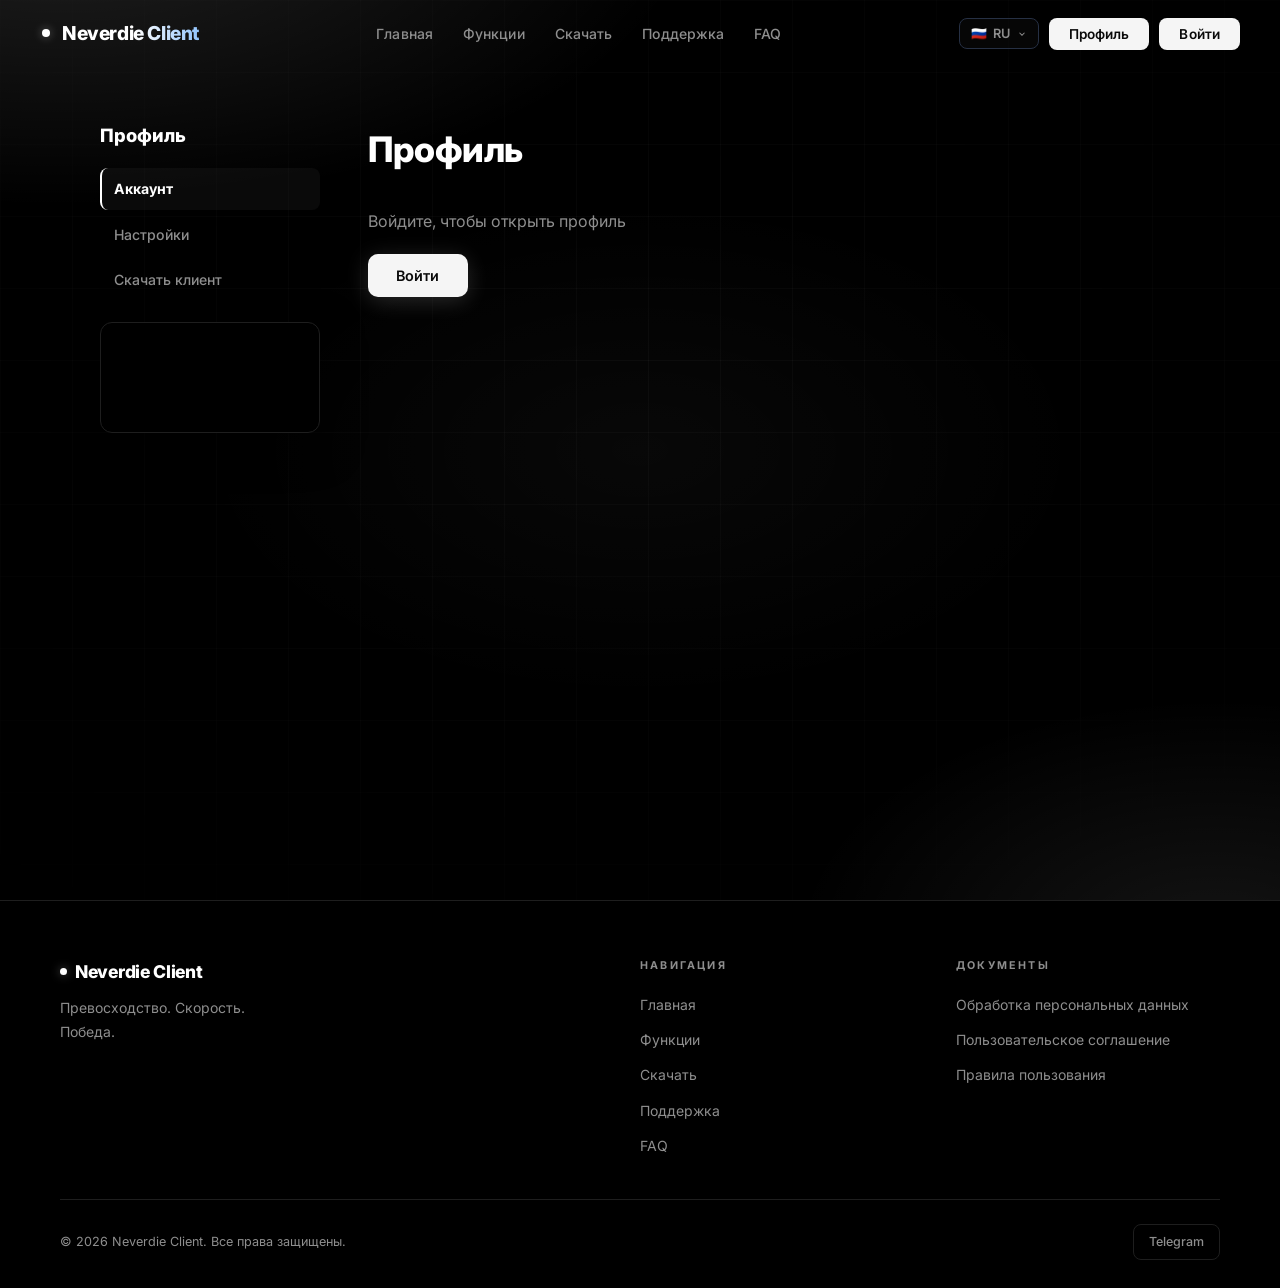
==== commit 075330a8: "Revert "drop profile greeting" This reverts commit 9b7e0fe2e150e578a61352eaeb5a282910bf8fe5." ====
--- a/profile.html
+++ b/profile.html
@@ -86,6 +86,8 @@
     <!-- Контент -->
     <div class="profile-main" id="profileContent" style="display:none">
       <div class="crumbs"><span data-i18n="nav0">Главная</span> / <span data-i18n="profile">Мой профиль</span> / <span data-i18n="account">Аккаунт</span></div>
+
+      <h1 class="pp-hello">Привет, <span id="ppNick">—</span></h1>
 
       <h3 class="pp-subtitle" data-i18n="profileInfo">Информация о профиле</h3>
 
@@ -376,9 +378,13 @@
   guest.style.display = 'none';
   content.style.display = '';
   const users = loadUsers();
-  const entry = users[session.toLowerCase()] || {};
+  const entry = users[session.toLowerCase()] || { nick: session };
+  const nick = document.getElementById('ppNick');
   const since = document.getElementById('ppSince');
+  const pid = document.getElementById('ppId');
   const ver = document.getElementById('ppVersion');
+  if (nick) nick.textContent = entry.nick || session;
+  if (pid) pid.textContent = '#' + (entry.id || '—');
   if (since) {
     try {
       since.textContent = entry.createdAt
@@ -388,11 +394,11 @@
   }
   if (ver) ver.textContent = 'v' + ((CONFIG.download && CONFIG.download.version) || '?');
 
-  // Страховка от гонки инициализации: если сессия есть, а дата не встала —
+  // Страховка от гонки инициализации: если сессия есть, а ник не встал —
   // повторяем несколько раз с паузой.
-  const sinceEl = document.getElementById('ppSince');
-  const sinceTxt = sinceEl ? sinceEl.textContent : '';
-  if (session && (!sinceTxt || sinceTxt === '—') && ppTries < 8) {
+  const nickEl = document.getElementById('ppNick');
+  const nickTxt = nickEl ? nickEl.textContent : '';
+  if (session && (!nickTxt || nickTxt === '—') && ppTries < 8) {
     ppTries++;
     setTimeout(renderProfilePage, 300);
   } else {
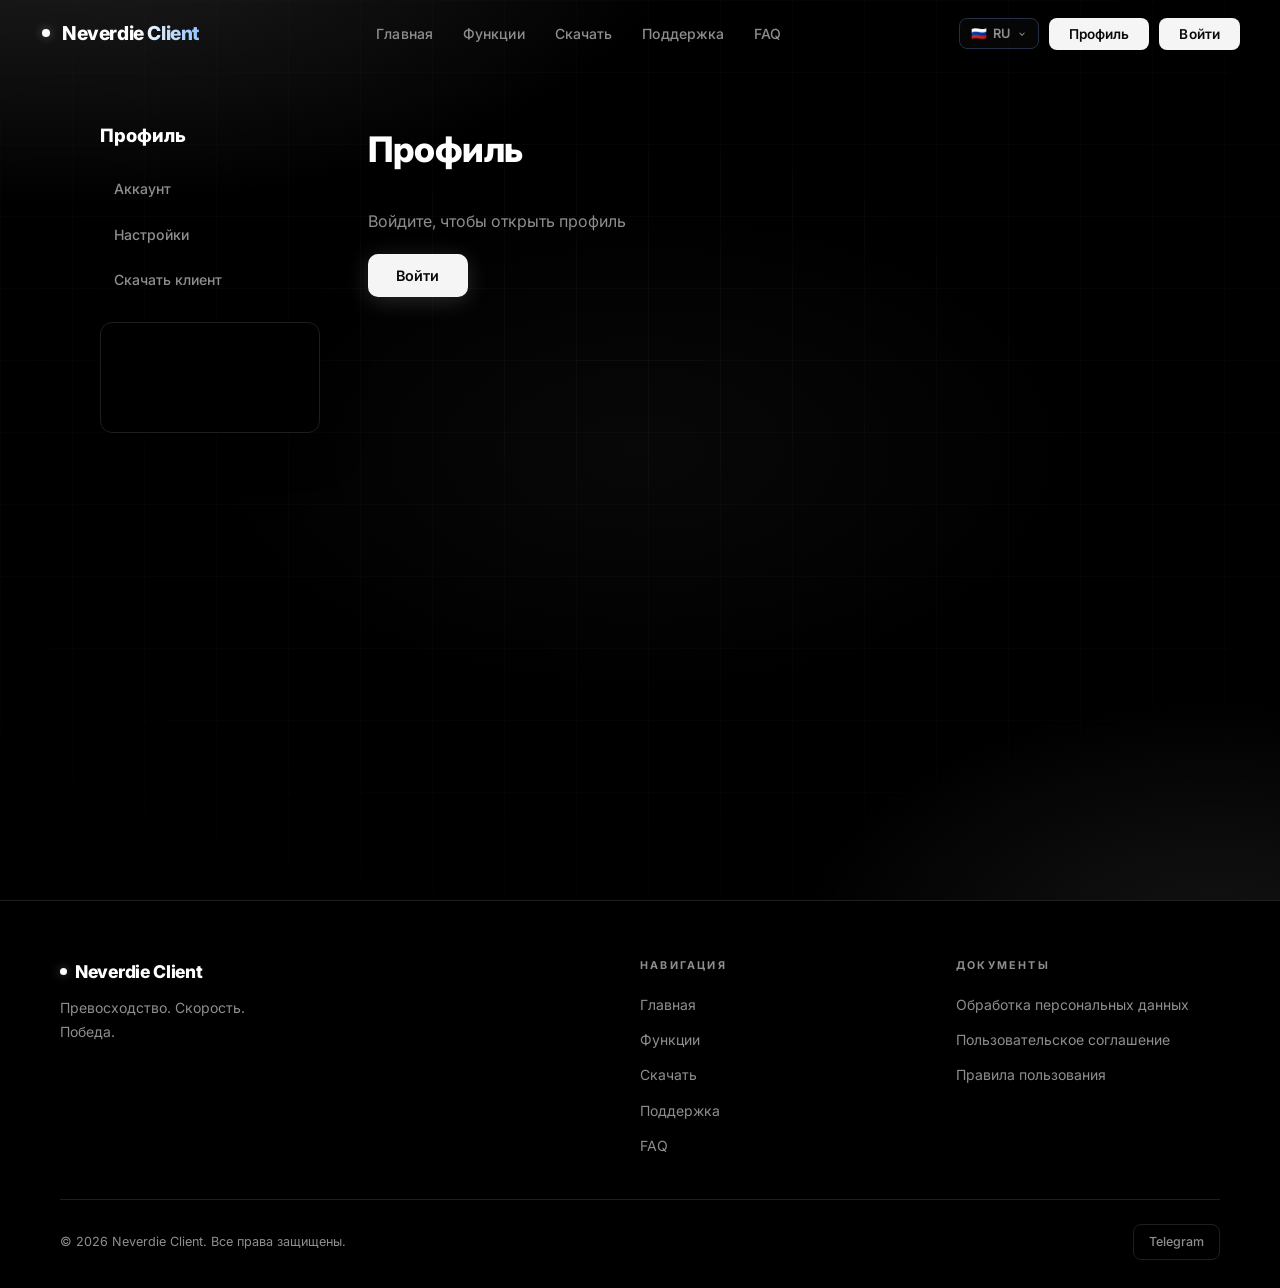
==== commit 3138ec46: "bulletproof profile tabs" ====
--- a/profile.html
+++ b/profile.html
@@ -259,13 +259,25 @@
 <script src="config.js"></script>
 <script src="script.js"></script>
 <script>
-let profileTab = 'account';
+function showTab(tab) {
+  const content = document.getElementById('profileContent');
+  const settings = document.getElementById('profileSettings');
+  const guest = document.getElementById('profileGuest');
+  [content, settings, guest].forEach(el => { if (el) el.style.display = ''; });
+  if (guest) guest.classList.toggle('tab-hidden', tab !== '__guest__');
+  if (content) content.classList.toggle('tab-hidden', tab !== 'account');
+  if (settings) settings.classList.toggle('tab-hidden', tab !== 'settings');
+  const sa = document.getElementById('sideAccount');
+  const ss = document.getElementById('sideSettings');
+  if (sa) sa.classList.toggle('active', tab === 'account');
+  if (ss) ss.classList.toggle('active', tab === 'settings');
+}
 
 function switchProfileTab(tab) {
   const session = getSession();
   if (!session) { openAuth(); return; }
-  profileTab = tab;
-  renderProfilePage();
+  showTab(tab);
+  if (tab === 'account') renderProfilePage();
 }
 
 function refreshSettingsTexts() {
@@ -361,20 +373,12 @@
   const guest = document.getElementById('profileGuest');
   const settings = document.getElementById('profileSettings');
   if (!content || !guest) return;
-  const sa = document.getElementById('sideAccount');
-  const ss = document.getElementById('sideSettings');
-  if (sa) sa.classList.toggle('active', profileTab === 'account');
-  if (ss) ss.classList.toggle('active', profileTab === 'settings');
   if (!session) {
-    content.style.display = 'none';
-    if (settings) settings.style.display = 'none';
-    guest.style.display = '';
+    showTab('__guest__');
+    guest.classList.remove('tab-hidden');
     return;
   }
-  guest.style.display = 'none';
-  content.style.display = profileTab === 'account' ? '' : 'none';
-  if (settings) settings.style.display = profileTab === 'settings' ? '' : 'none';
-  if (profileTab !== 'settings') return;
+  showTab('account');
   guest.style.display = 'none';
   content.style.display = '';
   const users = loadUsers();
--- a/style.css
+++ b/style.css
@@ -1909,6 +1909,11 @@
   line-height: 1.6;
 }
 
+/* Вкладки профиля — класс бьёт любые инлайн-стили */
+.tab-hidden {
+  display: none !important;
+}
+
 /* Страница профиля */
 .profile-page {
   padding: 120px 0 80px;
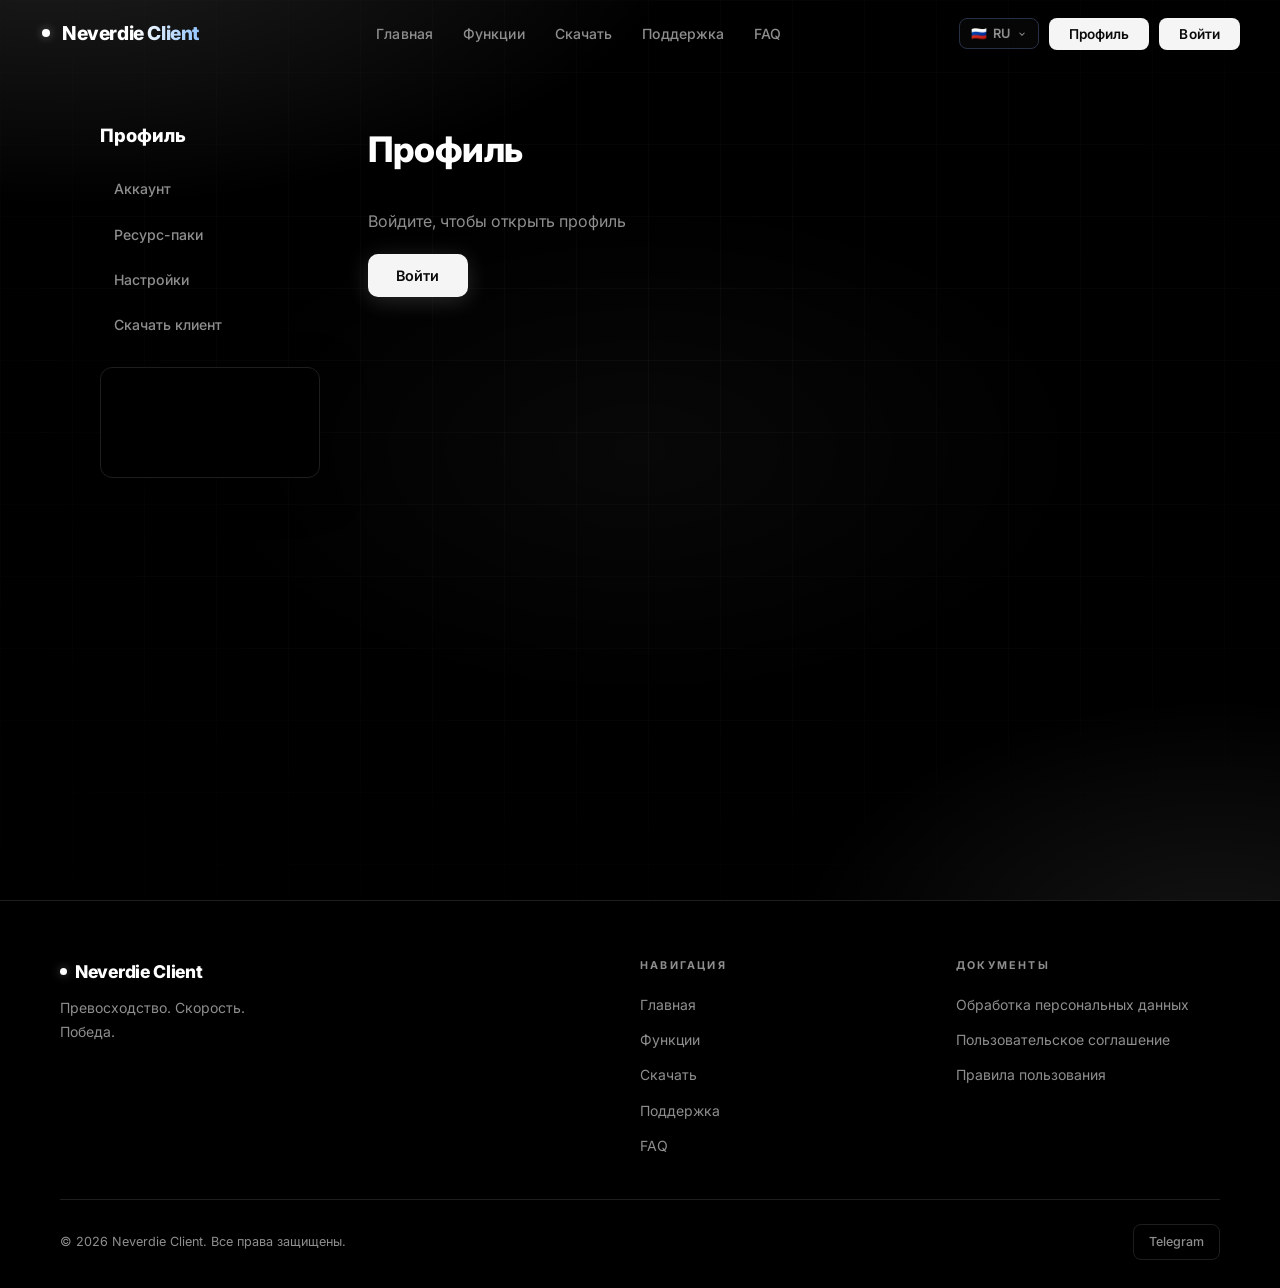
==== commit dd9ad8b0: "Add resource packs tab in profile" ====
--- a/profile.html
+++ b/profile.html
@@ -76,6 +76,7 @@
     <aside class="profile-side">
       <h2 data-i18n="profile">Мой профиль</h2>
       <a class="pside active" id="sideAccount" onclick="switchProfileTab('account')" data-i18n="account">Аккаунт</a>
+      <a class="pside" id="sidePacks" onclick="switchProfileTab('packs')" data-i18n="packs">Ресурс-паки</a>
       <a class="pside" id="sideSettings" onclick="switchProfileTab('settings')" data-i18n="settings">Настройки</a>
       <a class="pside" id="sideDownload" onclick="handleDownload()" data-i18n="downloadClient">Скачать клиент</a>
       <div class="side-video">
@@ -108,6 +109,16 @@
       <h1 class="pp-hello" data-i18n="profile">Мой профиль</h1>
       <p class="pp-guest-text" data-i18n="profileLoginNeeded">Войдите, чтобы открыть профиль</p>
       <button class="btn btn-primary" onclick="openAuth()" data-i18n="navLogin">Войти</button>
+    </div>
+
+    <!-- Настройки -->
+    <div class="profile-main" id="profilePacks" style="display:none">
+      <div class="crumbs"><span data-i18n="nav0">Главная</span> / <span data-i18n="profile">Мой профиль</span> / <span data-i18n="packs">Ресурс-паки</span></div>
+
+      <h1 class="pp-hello" data-i18n="packs">Ресурс-паки</h1>
+      <p class="pp-guest-text" data-i18n="packsSubtitle">Выбери пак и нажми «Установить», чтобы скачать его.</p>
+
+      <div class="packs-grid" id="packsGrid"></div>
     </div>
 
     <!-- Настройки -->
@@ -262,15 +273,19 @@
 function showTab(tab) {
   const content = document.getElementById('profileContent');
   const settings = document.getElementById('profileSettings');
+  const packs = document.getElementById('profilePacks');
   const guest = document.getElementById('profileGuest');
-  [content, settings, guest].forEach(el => { if (el) el.style.display = ''; });
+  [content, settings, packs, guest].forEach(el => { if (el) el.style.display = ''; });
   if (guest) guest.classList.toggle('tab-hidden', tab !== '__guest__');
   if (content) content.classList.toggle('tab-hidden', tab !== 'account');
   if (settings) settings.classList.toggle('tab-hidden', tab !== 'settings');
+  if (packs) packs.classList.toggle('tab-hidden', tab !== 'packs');
   const sa = document.getElementById('sideAccount');
   const ss = document.getElementById('sideSettings');
+  const sp = document.getElementById('sidePacks');
   if (sa) sa.classList.toggle('active', tab === 'account');
   if (ss) ss.classList.toggle('active', tab === 'settings');
+  if (sp) sp.classList.toggle('active', tab === 'packs');
 }
 
 function switchProfileTab(tab) {
@@ -278,6 +293,46 @@
   if (!session) { openAuth(); return; }
   showTab(tab);
   if (tab === 'account') renderProfilePage();
+  if (tab === 'packs') buildPacks();
+}
+
+// ── РЕСУРС-ПАКИ: отрисовка карточек с маленькими превью ──
+function buildPacks() {
+  const grid = document.getElementById('packsGrid');
+  if (!grid) return;
+  const t = (CONFIG.i18n[currentLang] || CONFIG.i18n.ru);
+  const list = CONFIG.resourcepacks || [];
+  grid.innerHTML = list.map(p => {
+    const imgHtml = p.img
+      ? `<img src="${p.img}" alt="Resourcepack ${p.id}" loading="lazy" />`
+      : `<div class="pack-noimg">${t.packsNoPhoto || 'Нет фото'} · ${p.id}</div>`;
+    return `
+    <div class="pack-card">
+      <div class="pack-thumb">${imgHtml}</div>
+      <div class="pack-body">
+        <div class="pack-name">Resourcepack ${p.id}</div>
+        <button class="btn btn-primary btn-sm pack-btn" onclick="downloadPack('${p.id}')">↓ ${t.packsInstall || 'Установить'}</button>
+      </div>
+    </div>`;
+  }).join('');
+}
+
+// ── Скачивание пака — только после входа ──
+function downloadPack(id) {
+  const t = CONFIG.i18n[currentLang] || CONFIG.i18n.ru;
+  const session = getSession();
+  if (!session) { showToast(t.needLogin, 'error'); openAuth(); return; }
+  const pack = (CONFIG.resourcepacks || []).find(p => p.id === String(id));
+  if (!pack) return;
+  const a = document.createElement('a');
+  a.href = pack.file;
+  a.download = `Resourcepack-${pack.id}.zip`;
+  a.target = '_blank';
+  a.rel = 'noopener';
+  document.body.appendChild(a);
+  a.click();
+  a.remove();
+  showToast(`${t.downloading}: Resourcepack ${pack.id}`, 'success');
 }
 
 function refreshSettingsTexts() {
@@ -291,13 +346,14 @@
   if (nw) nw.placeholder = t.newPassword;
   if (rp) rp.placeholder = t.authRepeat;
   buildSetLang();
+  buildPacks();
 }
 
 function buildSetLang() {
   const box = document.getElementById('setLang');
   if (!box) return;
   box.innerHTML = (CONFIG.languages || []).map(l => `
-    <button class="set-lang-btn ${l.code === currentLang ? 'active' : ''}" onclick="setLanguage('${l.code}');refreshSettingsTexts();renderProfilePage()">
+    <button class="set-lang-btn ${l.code === currentLang ? 'active' : ''}" onclick="setLanguage('${l.code}');refreshSettingsTexts();renderProfilePage();buildPacks()">
       <span>${l.flag}</span><span>${l.full}</span>
     </button>
   `).join('');
@@ -378,7 +434,14 @@
     guest.classList.remove('tab-hidden');
     return;
   }
-  showTab('account');
+  // Если уже открыты паки или настройки — не выкидывать на аккаунт (напр. при смене языка)
+  const packsEl = document.getElementById('profilePacks');
+  const setEl = document.getElementById('profileSettings');
+  const packsActive = packsEl && !packsEl.classList.contains('tab-hidden');
+  const setActive = setEl && !setEl.classList.contains('tab-hidden');
+  if (packsActive) { showTab('packs'); buildPacks(); }
+  else if (setActive) { showTab('settings'); }
+  else { showTab('account'); }
   guest.style.display = 'none';
   content.style.display = '';
   const users = loadUsers();
@@ -418,7 +481,12 @@
 }
 
 document.addEventListener('DOMContentLoaded', () => {
-  setTimeout(renderProfilePage, 0);
+  setTimeout(() => {
+    renderProfilePage();
+    buildPacks();
+    // Поддержка прямой ссылки profile.html#packs
+    if (location.hash === '#packs' && getSession()) showTab('packs');
+  }, 0);
 });
 </script>
 </body>
--- a/style.css
+++ b/style.css
@@ -2123,3 +2123,79 @@
   border-color: rgba(239, 68, 68, 0.8) !important;
   color: #f87171 !important;
 }
+
+/* ════════════════════════════════════════
+   РЕСУРС-ПАКИ (вкладка в профиле)
+   Маленькие превью, чтобы не занимали много места
+   ════════════════════════════════════════ */
+.packs-grid {
+  display: grid;
+  grid-template-columns: repeat(4, 1fr);
+  gap: 12px;
+}
+.pack-card {
+  background: var(--bg-card);
+  border: 1px solid var(--border);
+  border-radius: 12px;
+  overflow: hidden;
+  transition: transform var(--transition), border-color var(--transition-fast), box-shadow var(--transition);
+  display: flex;
+  flex-direction: column;
+}
+.pack-card:hover {
+  transform: translateY(-3px);
+  border-color: rgba(255, 255, 255, 0.3);
+  box-shadow: 0 14px 34px rgba(0, 0, 0, 0.45);
+}
+.pack-thumb {
+  height: 110px;
+  background: #111;
+  overflow: hidden;
+  flex-shrink: 0;
+}
+.pack-thumb img {
+  width: 100%;
+  height: 110px;
+  object-fit: cover;
+  display: block;
+}
+.pack-noimg {
+  height: 110px;
+  display: flex;
+  align-items: center;
+  justify-content: center;
+  font-size: 0.78rem;
+  font-weight: 700;
+  color: var(--text-muted);
+  background: linear-gradient(135deg, rgba(255,255,255,0.06), transparent);
+}
+.pack-body {
+  padding: 10px 11px 12px;
+  display: flex;
+  flex-direction: column;
+  gap: 8px;
+  flex: 1;
+}
+.pack-name {
+  font-size: 0.83rem;
+  font-weight: 700;
+  color: var(--text);
+  white-space: nowrap;
+  overflow: hidden;
+  text-overflow: ellipsis;
+}
+.pack-btn {
+  width: 100%;
+  padding: 8px 10px;
+  font-size: 0.78rem;
+}
+@media (max-width: 1024px) {
+  .packs-grid { grid-template-columns: repeat(3, 1fr); }
+}
+@media (max-width: 760px) {
+  .packs-grid { grid-template-columns: repeat(2, 1fr); }
+}
+@media (max-width: 420px) {
+  .packs-grid { grid-template-columns: 1fr 1fr; gap: 8px; }
+  .pack-thumb, .pack-thumb img, .pack-noimg { height: 84px; }
+}
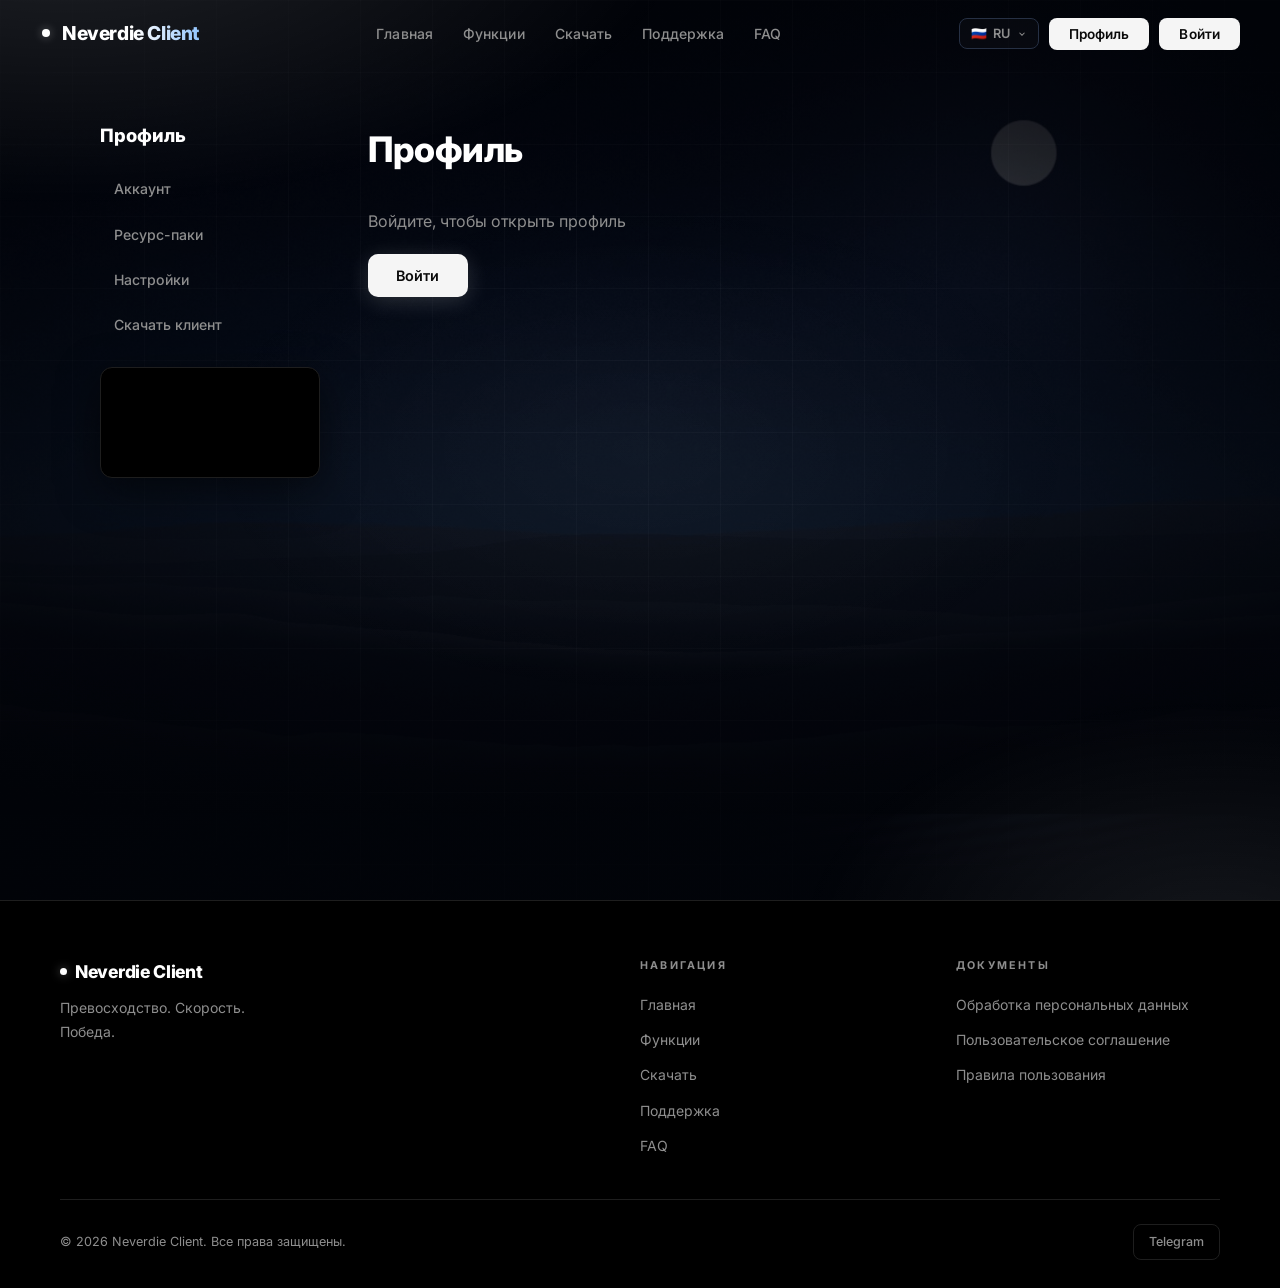
==== commit c02d3242: "Design: atmospheric night-scene background, larger hero type, page preloader" ====
--- a/profile.html
+++ b/profile.html
@@ -9,11 +9,21 @@
   <link rel="preconnect" href="https://fonts.gstatic.com" crossorigin />
   <link href="https://fonts.googleapis.com/css2?family=Inter:wght@400;500;600;700;800;900&display=swap" rel="stylesheet" />
   <link rel="stylesheet" href="style.css" />
+  <link rel="preload" as="image" href="assets/bg-world.jpg" />
 </head>
 <body>
 
-<div class="bg-base"></div>
-<div class="bg-grid"></div>
+ <div class="preloader" id="preloader" aria-hidden="true">
+   <div class="preloader-mark">
+     <div class="preloader-logo"></div>
+     <div class="preloader-name">NEVERDIE</div>
+   </div>
+   <div class="preloader-bar"><span id="preloaderFill"></span></div>
+ </div>
+
+ <div class="bg-scene"></div>
+ <div class="bg-base"></div>
+ <div class="bg-grid"></div>
 <div class="cursor-glow" id="cursorGlow"></div>
 
 <!-- NAVBAR -->
@@ -267,8 +277,9 @@
   <span id="toastMsg"></span>
 </div>
 
-<script src="config.js"></script>
-<script src="script.js"></script>
+ <script src="preloader.js"></script>
+ <script src="config.js"></script>
+ <script src="script.js"></script>
 <script>
 function showTab(tab) {
   const content = document.getElementById('profileContent');
--- a/style.css
+++ b/style.css
@@ -53,6 +53,116 @@
 /* ────────────────────────────────────────────
    BACKGROUNDS
 ──────────────────────────────────────────── */
+/* ── ПРЕЛОАДЕР ──
+   Пока держится, фон сцены скрыт — сцена проявляется вместе с контентом,
+   поэтому никакого «прыжка» при загрузке картинки. */
+.preloader {
+  position: fixed;
+  inset: 0;
+  z-index: 9999;
+  display: flex;
+  flex-direction: column;
+  align-items: center;
+  justify-content: center;
+  gap: 22px;
+  background: #070a14;
+  transition: opacity 0.55s ease, visibility 0.55s ease;
+}
+
+.preloader.done {
+  opacity: 0;
+  visibility: hidden;
+  pointer-events: none;
+}
+
+.preloader-mark {
+  display: flex;
+  flex-direction: column;
+  align-items: center;
+  gap: 14px;
+}
+
+/* Логотип: берём ту же иконку, что и на сайте */
+.preloader-logo {
+  width: 58px;
+  height: 58px;
+  border-radius: 16px;
+  background-image: url('assets/bg-world.jpg');
+  background-size: 140%;
+  background-position: 78% 14%;
+  box-shadow: 0 10px 40px rgba(59, 130, 246, 0.35);
+  animation: plPulse 1.7s ease-in-out infinite;
+}
+
+@keyframes plPulse {
+  0%, 100% { transform: translateY(0)    scale(1);    opacity: 0.9; }
+  50%      { transform: translateY(-4px) scale(1.03); opacity: 1;   }
+}
+
+.preloader-name {
+  font-size: 13px;
+  font-weight: 800;
+  letter-spacing: 0.42em;
+  text-indent: 0.42em;
+  color: rgba(226, 232, 240, 0.72);
+}
+
+.preloader-bar {
+  width: 190px;
+  height: 2px;
+  border-radius: 99px;
+  background: rgba(255, 255, 255, 0.10);
+  overflow: hidden;
+}
+
+.preloader-bar span {
+  display: block;
+  width: 0%;
+  height: 100%;
+  border-radius: 99px;
+  background: linear-gradient(90deg, #2563EB, #60A5FA, #BFDBFE);
+  transition: width 0.3s ease;
+}
+
+/* Пока прелоадер жив — сцену не показываем */
+body.is-loading .bg-scene,
+body.is-loading .bg-base,
+body.is-loading .bg-grid,
+body.is-loading > *:not(.preloader):not(.bg-scene):not(.bg-base):not(.bg-grid) {
+  opacity: 0;
+}
+
+.bg-scene {
+  transition: opacity 0.7s ease 0.05s;
+}
+
+/* ── SCENERY ──
+   Ночная сцена: луна, снежные хребты, туман и вода.
+   Картинка лежит под градиентами, поэтому текст поверх остаётся читаемым. */
+.bg-scene {
+  position: fixed;
+  inset: 0;
+  z-index: 0;
+  pointer-events: none;
+  background-image: url('assets/bg-world.jpg');
+  background-size: cover;
+  background-position: 50% 62%;
+  background-repeat: no-repeat;
+  background-attachment: fixed;
+  opacity: 0.62;
+  filter: saturate(1.08) contrast(1.02);
+}
+
+/* Затемняющая вуаль поверх сцены, чтобы карточки и текст не тонули в картинке */
+.bg-scene::after {
+  content: '';
+  position: absolute;
+  inset: 0;
+  background:
+    radial-gradient(ellipse 80% 60% at 50% 42%, rgba(8, 10, 20, 0.30) 0%, rgba(6, 8, 16, 0.72) 78%),
+    linear-gradient(180deg, rgba(6, 8, 16, 0.58) 0%, rgba(6, 8, 16, 0.18) 32%, rgba(6, 8, 16, 0.74) 100%);
+}
+
 .bg-base {
   position: fixed;
   inset: 0;
@@ -396,11 +506,11 @@
 
 /* ── ГЛАВНЫЙ ЗАГОЛОВОК — Vortex / Client ── */
 .hero h1 {
-  font-size: clamp(3.4rem, 7vw, 6rem);
+  font-size: clamp(4.2rem, 9.2vw, 8.4rem);
   font-weight: 900;
-  line-height: 0.93;
-  letter-spacing: -3.5px;
-  margin-bottom: 12px;
+  line-height: 0.88;
+  letter-spacing: -0.055em;
+  margin-bottom: 16px;
   transform: translateX(-8px);
 }
 
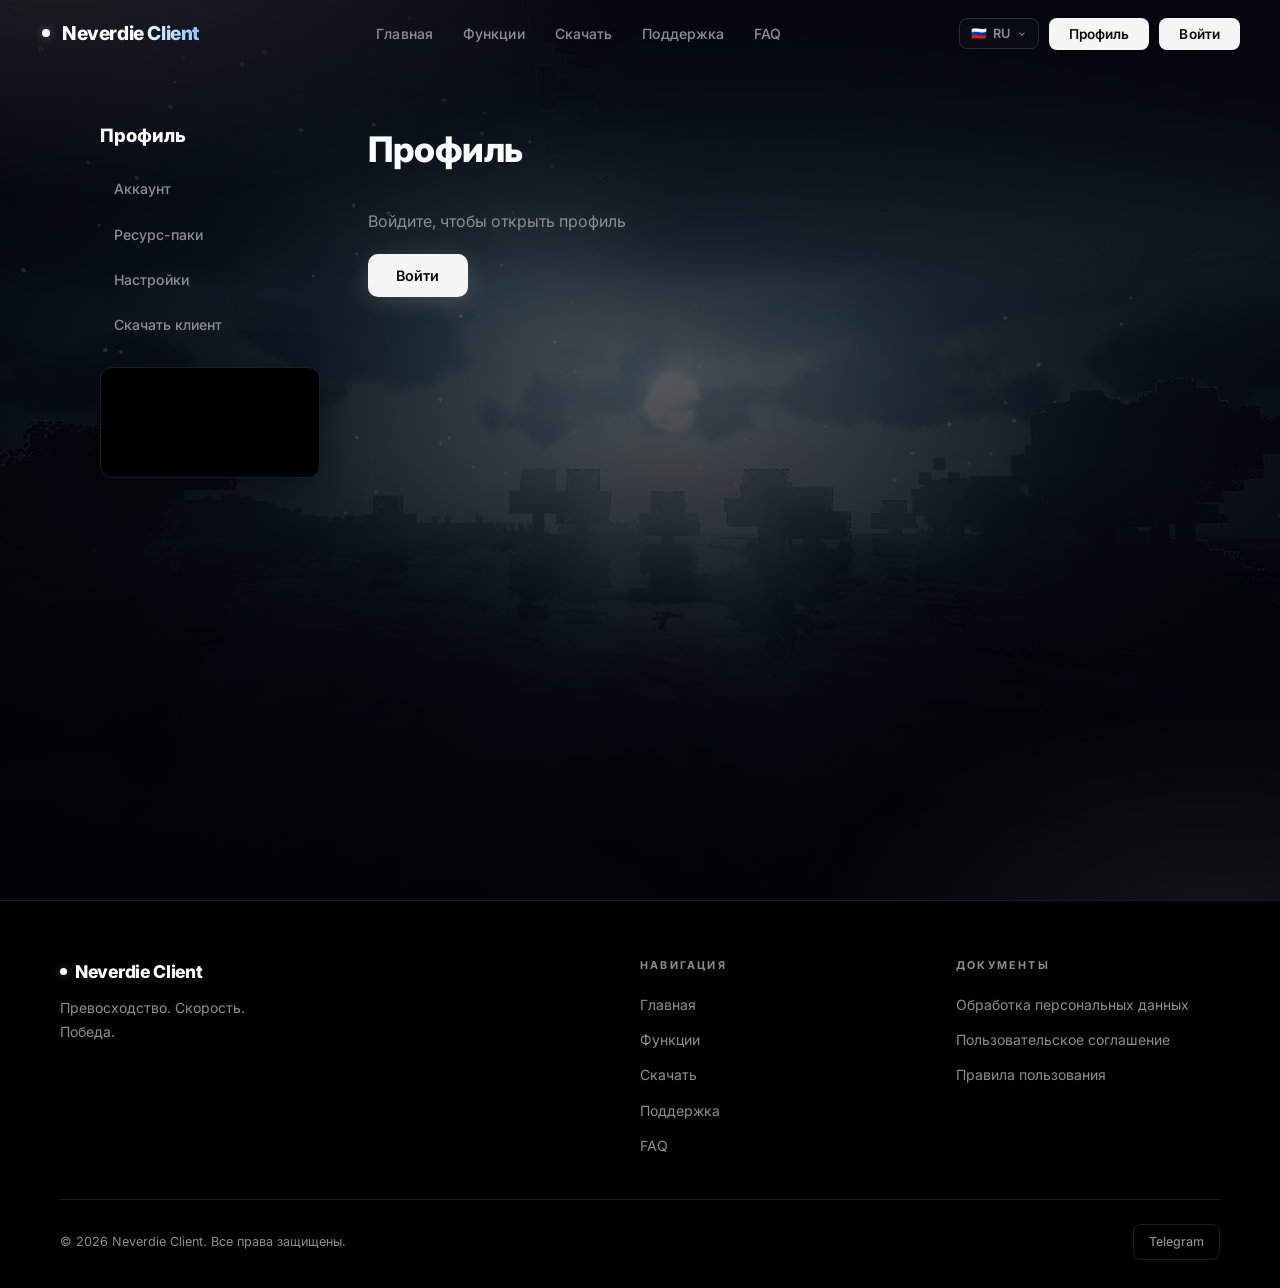
==== commit 07f943b7: "Design: remove background grid overlay" ====
--- a/profile.html
+++ b/profile.html
@@ -23,7 +23,6 @@
 
  <div class="bg-scene"></div>
  <div class="bg-base"></div>
- <div class="bg-grid"></div>
 <div class="cursor-glow" id="cursorGlow"></div>
 
 <!-- NAVBAR -->
--- a/style.css
+++ b/style.css
@@ -127,8 +127,7 @@
 /* Пока прелоадер жив — сцену не показываем */
 body.is-loading .bg-scene,
 body.is-loading .bg-base,
-body.is-loading .bg-grid,
-body.is-loading > *:not(.preloader):not(.bg-scene):not(.bg-base):not(.bg-grid) {
+body.is-loading > *:not(.preloader):not(.bg-scene):not(.bg-base) {
   opacity: 0;
 }
 
@@ -172,18 +171,6 @@
     radial-gradient(ellipse 90% 60% at 5%  -10%, rgba(255,255,255,0.13) 0%, transparent 55%),
     radial-gradient(ellipse 60% 50% at 95% 105%, rgba(255,255,255,0.08) 0%, transparent 55%),
     radial-gradient(ellipse 50% 40% at 50%  50%, rgba(255,255,255,0.03) 0%, transparent 70%);
-}
-
-.bg-grid {
-  position: fixed;
-  inset: 0;
-  z-index: 0;
-  pointer-events: none;
-  background-image:
-    linear-gradient(rgba(255,255,255,0.03) 1px, transparent 1px),
-    linear-gradient(90deg, rgba(255,255,255,0.03) 1px, transparent 1px);
-  background-size: 72px 72px;
-  mask-image: radial-gradient(ellipse 85% 75% at 50% 40%, black 0%, transparent 100%);
 }
 
 /* ── LAYOUT ── */
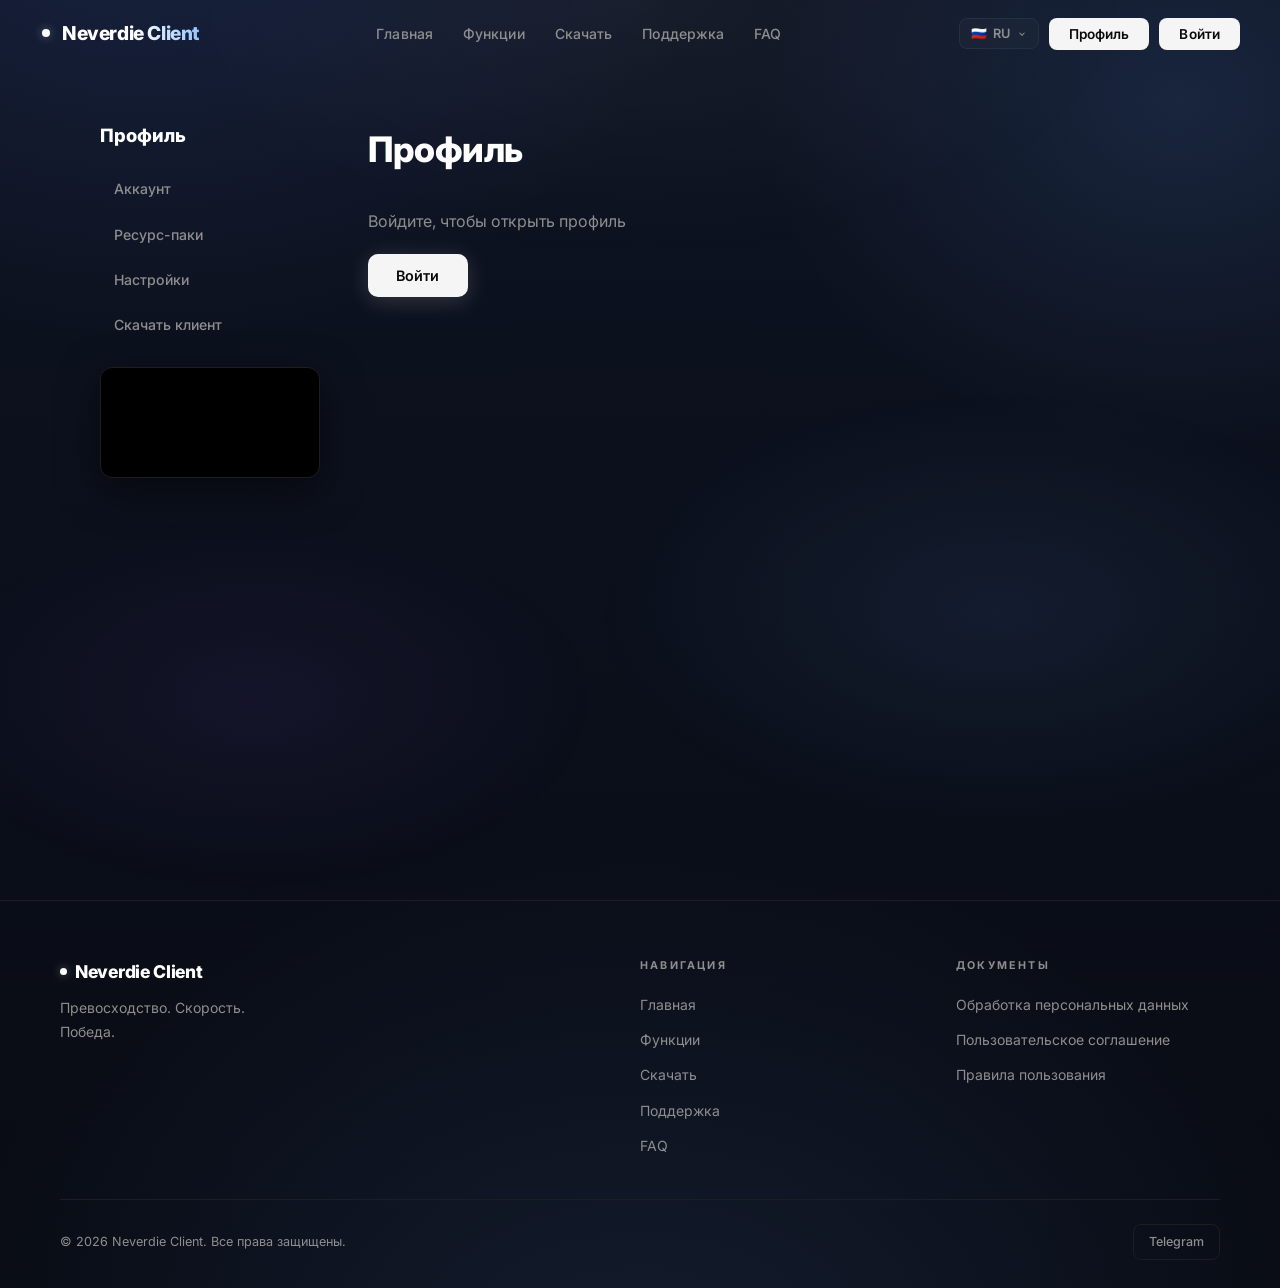
==== commit bbc57215: "Design: drop scene background image, replace with layered dark navy gradient" ====
--- a/profile.html
+++ b/profile.html
@@ -9,8 +9,7 @@
   <link rel="preconnect" href="https://fonts.gstatic.com" crossorigin />
   <link href="https://fonts.googleapis.com/css2?family=Inter:wght@400;500;600;700;800;900&display=swap" rel="stylesheet" />
   <link rel="stylesheet" href="style.css" />
-  <link rel="preload" as="image" href="assets/bg-world.jpg" />
-</head>
+ </head>
 <body>
 
  <div class="preloader" id="preloader" aria-hidden="true">
@@ -21,7 +20,6 @@
    <div class="preloader-bar"><span id="preloaderFill"></span></div>
  </div>
 
- <div class="bg-scene"></div>
  <div class="bg-base"></div>
 <div class="cursor-glow" id="cursorGlow"></div>
 
--- a/style.css
+++ b/style.css
@@ -32,7 +32,11 @@
 html { scroll-behavior: smooth; font-size: 16px; }
 
 body {
-  background: var(--bg);
+  background:
+    radial-gradient(ellipse 70% 55% at 12% -8%, rgba(59, 91, 168, 0.22) 0%, transparent 62%),
+    radial-gradient(ellipse 55% 45% at 92% 8%, rgba(96, 165, 250, 0.13) 0%, transparent 60%),
+    radial-gradient(ellipse 80% 60% at 50% 108%, rgba(22, 32, 52, 0.85) 0%, transparent 70%),
+    linear-gradient(180deg, #0e1322 0%, #0b0f1a 55%, #080b13 100%);
   color: var(--text);
   font-family: var(--font);
   line-height: 1.65;
@@ -87,10 +91,10 @@
   width: 58px;
   height: 58px;
   border-radius: 16px;
-  background-image: url('assets/bg-world.jpg');
-  background-size: 140%;
-  background-position: 78% 14%;
-  box-shadow: 0 10px 40px rgba(59, 130, 246, 0.35);
+  background:
+    radial-gradient(ellipse at 30% 25%, rgba(191, 219, 254, 0.85) 0%, transparent 55%),
+    linear-gradient(140deg, #3b82f6 0%, #2563eb 45%, #1e3a8a 100%);
+  box-shadow: 0 10px 40px rgba(59, 130, 246, 0.35), inset 0 1px 0 rgba(255, 255, 255, 0.22);
   animation: plPulse 1.7s ease-in-out infinite;
 }
 
@@ -125,41 +129,9 @@
 }
 
 /* Пока прелоадер жив — сцену не показываем */
-body.is-loading .bg-scene,
 body.is-loading .bg-base,
-body.is-loading > *:not(.preloader):not(.bg-scene):not(.bg-base) {
+body.is-loading > *:not(.preloader):not(.bg-base) {
   opacity: 0;
-}
-
-.bg-scene {
-  transition: opacity 0.7s ease 0.05s;
-}
-
-/* ── SCENERY ──
-   Ночная сцена: луна, снежные хребты, туман и вода.
-   Картинка лежит под градиентами, поэтому текст поверх остаётся читаемым. */
-.bg-scene {
-  position: fixed;
-  inset: 0;
-  z-index: 0;
-  pointer-events: none;
-  background-image: url('assets/bg-world.jpg');
-  background-size: cover;
-  background-position: 50% 62%;
-  background-repeat: no-repeat;
-  background-attachment: fixed;
-  opacity: 0.62;
-  filter: saturate(1.08) contrast(1.02);
-}
-
-/* Затемняющая вуаль поверх сцены, чтобы карточки и текст не тонули в картинке */
-.bg-scene::after {
-  content: '';
-  position: absolute;
-  inset: 0;
-  background:
-    radial-gradient(ellipse 80% 60% at 50% 42%, rgba(8, 10, 20, 0.30) 0%, rgba(6, 8, 16, 0.72) 78%),
-    linear-gradient(180deg, rgba(6, 8, 16, 0.58) 0%, rgba(6, 8, 16, 0.18) 32%, rgba(6, 8, 16, 0.74) 100%);
 }
 
 .bg-base {
@@ -168,9 +140,9 @@
   z-index: 0;
   pointer-events: none;
   background:
-    radial-gradient(ellipse 90% 60% at 5%  -10%, rgba(255,255,255,0.13) 0%, transparent 55%),
-    radial-gradient(ellipse 60% 50% at 95% 105%, rgba(255,255,255,0.08) 0%, transparent 55%),
-    radial-gradient(ellipse 50% 40% at 50%  50%, rgba(255,255,255,0.03) 0%, transparent 70%);
+    radial-gradient(ellipse 45% 35% at 78% 68%, rgba(96, 165, 250, 0.09) 0%, transparent 70%),
+    radial-gradient(ellipse 38% 30% at 20% 78%, rgba(139, 92, 246, 0.07) 0%, transparent 70%),
+    radial-gradient(ellipse 60% 45% at 50% 0%, rgba(255, 255, 255, 0.045) 0%, transparent 65%);
 }
 
 /* ── LAYOUT ── */
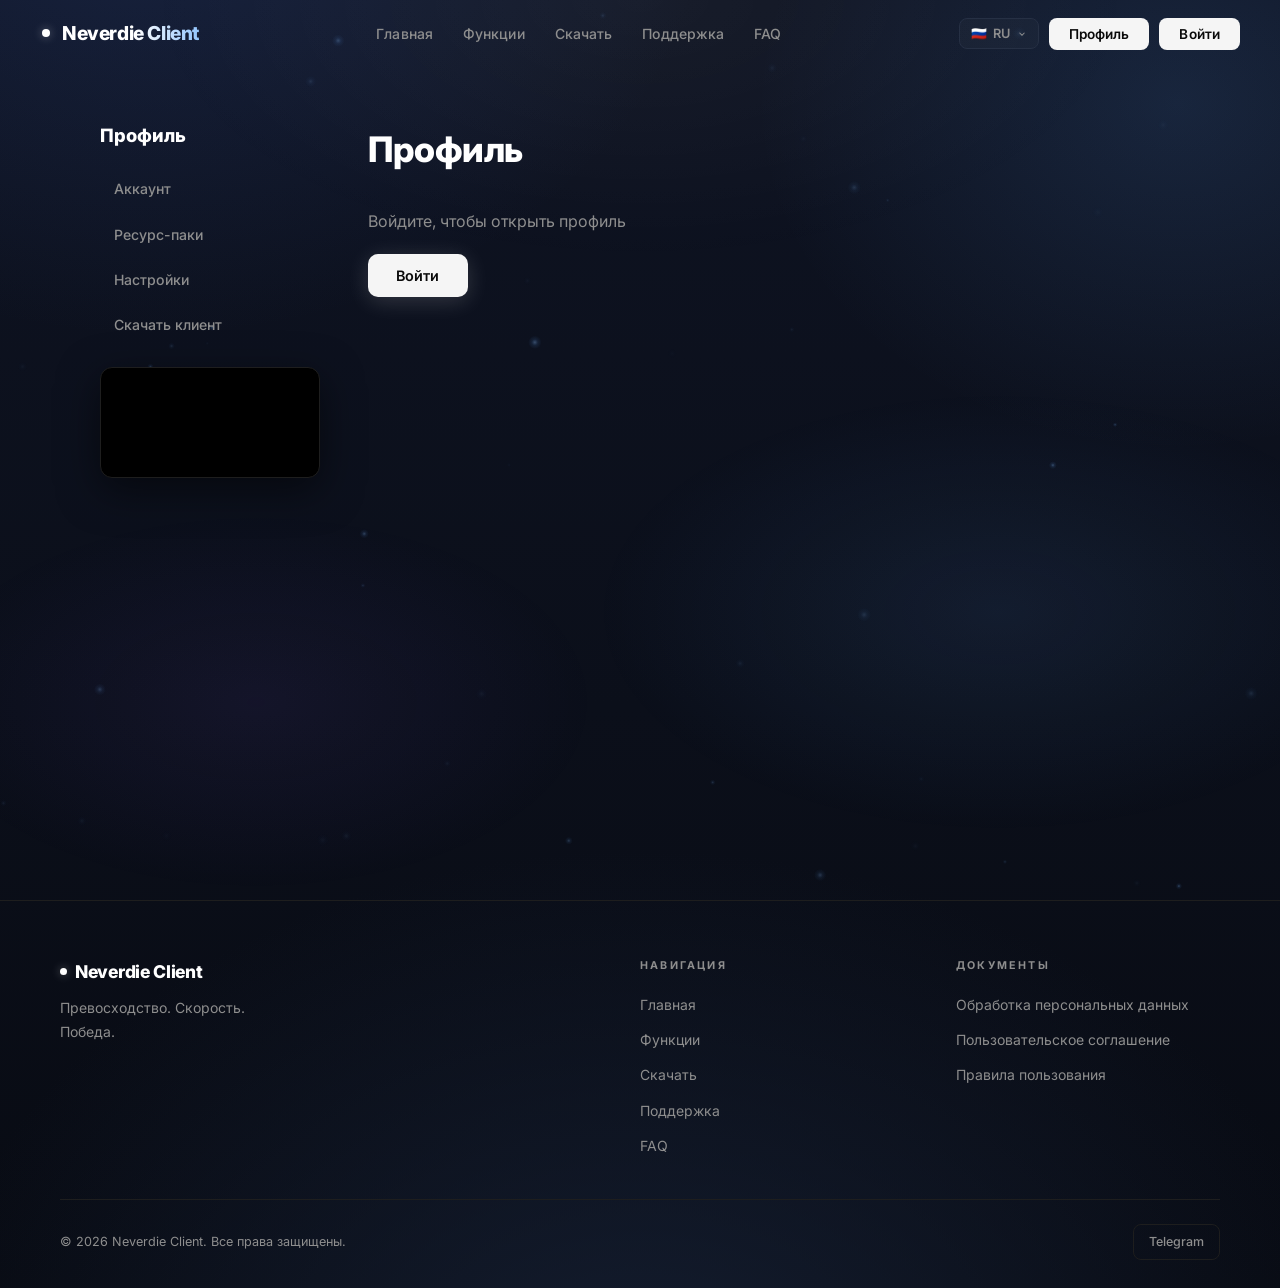
==== commit 515a0d0b: "Design: subtle drifting particle layer on dark background" ====
--- a/profile.html
+++ b/profile.html
@@ -21,6 +21,7 @@
  </div>
 
  <div class="bg-base"></div>
+ <canvas class="bg-particles" id="particles" aria-hidden="true"></canvas>
 <div class="cursor-glow" id="cursorGlow"></div>
 
 <!-- NAVBAR -->
@@ -274,6 +275,7 @@
   <span id="toastMsg"></span>
 </div>
 
+ <script src="particles.js"></script>
  <script src="preloader.js"></script>
  <script src="config.js"></script>
  <script src="script.js"></script>
--- a/style.css
+++ b/style.css
@@ -130,7 +130,7 @@
 
 /* Пока прелоадер жив — сцену не показываем */
 body.is-loading .bg-base,
-body.is-loading > *:not(.preloader):not(.bg-base) {
+body.is-loading > *:not(.preloader):not(.bg-base):not(.bg-particles) {
   opacity: 0;
 }
 
@@ -143,6 +143,13 @@
     radial-gradient(ellipse 45% 35% at 78% 68%, rgba(96, 165, 250, 0.09) 0%, transparent 70%),
     radial-gradient(ellipse 38% 30% at 20% 78%, rgba(139, 92, 246, 0.07) 0%, transparent 70%),
     radial-gradient(ellipse 60% 45% at 50% 0%, rgba(255, 255, 255, 0.045) 0%, transparent 65%);
+}
+
+.bg-particles {
+  position: fixed;
+  inset: 0;
+  z-index: 1;
+  pointer-events: none;
 }
 
 /* ── LAYOUT ── */
